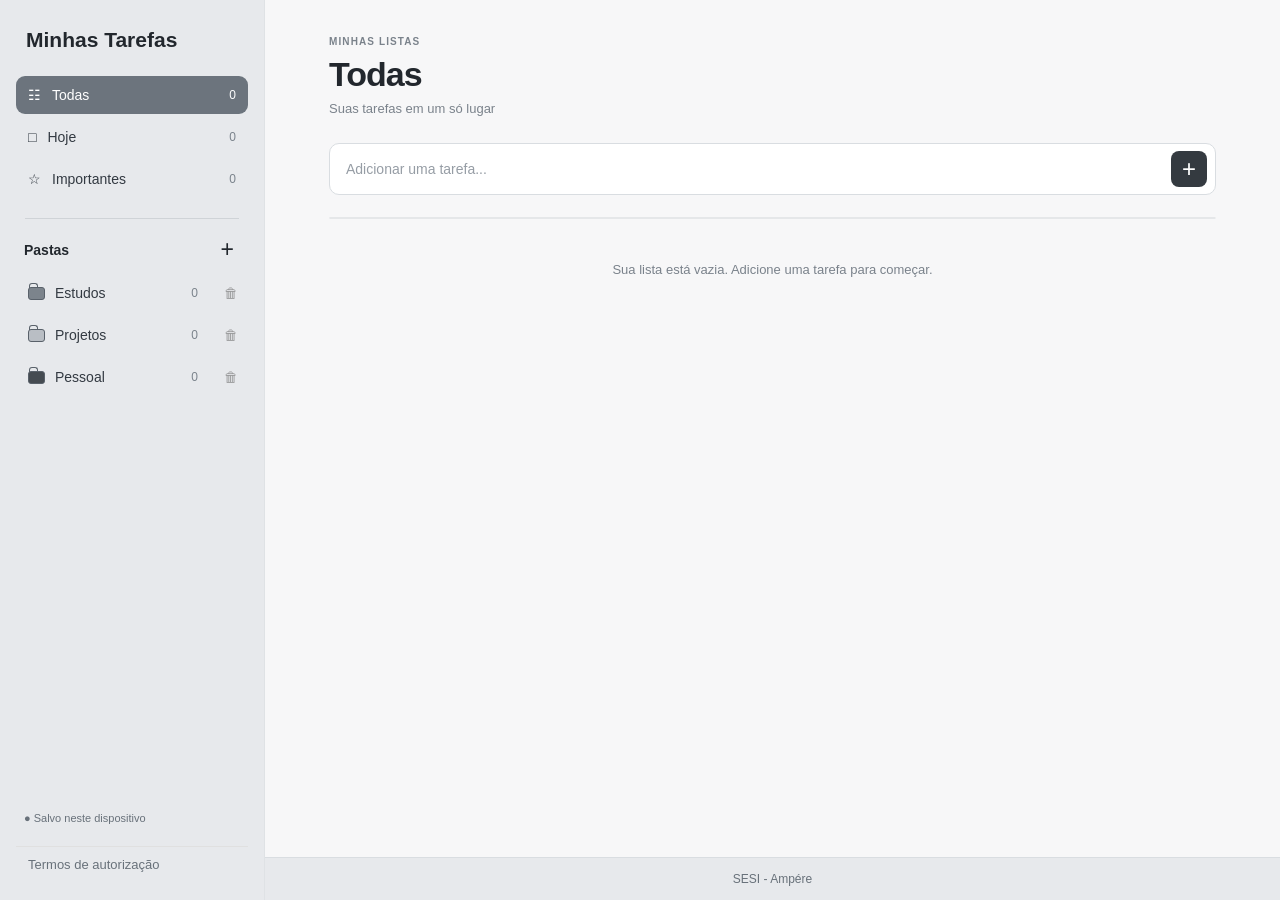
==== index.html @ 7d63c05f "feito as pastas roda-pe redirado funcoes que nao usava." ====
<!DOCTYPE html>
<html lang="pt-BR">
<head>
    <meta charset="UTF-8">
    <meta name="viewport" content="width=device-width, initial-scale=1.0">
    <title>Minhas Tarefas</title>
    <link rel="stylesheet" href="style.css">
    <script src="script.js" defer></script>
</head>
<body>

    <aside class="sidebar">
        <h1>Minhas Tarefas</h1>

        <nav class="atalhos">
            <button class="nav-item selecionado" data-lista="todas">
                <span>☷</span> Todas
                <span class="quantidade" id="count-todas">0</span>
            </button>

            <button class="nav-item" data-lista="hoje">
                <span>□</span> Hoje
                <span class="quantidade" id="count-hoje">0</span>
            </button>

            <button class="nav-item" data-lista="importantes">
                <span>☆</span> Importantes
                <span class="quantidade" id="count-importantes">0</span>
            </button>
        </nav>

        <div class="separador"></div>

        <div class="titulo-pastas">
            <h2>Pastas</h2>
            <button id="adicionar-pasta" class="botao-mais">+</button>
        </div>

        <nav id="lista-pastas" class="lista-pastas"></nav>

        <p class="nota-local">● Salvo neste dispositivo</p>
        
<a href="termos.html" class="link-termos">
    Termos de autorização
</a>
    </aside>
    

    <main class="conteudo">
        <header class="topo">
            <div>
                <p class="subtitulo">MINHAS LISTAS</p>
                <h2 id="titulo-lista">Todas</h2>
                <p id="resumo-lista" class="resumo">
                    Suas tarefas em um só lugar
                </p>
            </div>

          
        </header>

        <form id="form-rapido" class="adicionar-tarefa">
            <input
                id="nova-tarefa"
                type="text"
                maxlength="120"
                placeholder="Adicionar uma tarefa..."
                autocomplete="off"
            >
            <button type="submit">+</button>
        </form>

        <section id="tarefas" class="tarefas"></section>

        <p id="mensagem-vazia" class="vazio">
            Sua lista está vazia. Adicione uma tarefa para começar.
        </p>
    </main>

    <dialog id="modal-pasta" class="modal">
        <form id="form-pasta">
            <h2>Nova pasta</h2>

            <label for="nome-pasta">Nome da pasta</label>
            <input
                id="nome-pasta"
                type="text"
                maxlength="40"
                placeholder="Ex.: Faculdade"
                required
            >

            <label for="cor-pasta">Cor</label>
            <select id="cor-pasta">
                <option value="grafite">Grafite</option>
                <option value="cinza">Cinza</option>
                <option value="prata">Prata</option>
                <option value="preto">Preto</option>
            </select>

            <div class="acoes-modal">
                <button type="button" class="botao-secundario" data-fechar>
                    Cancelar
                </button>
                <button type="submit" class="botao-principal">
                    Criar pasta
                </button>
            </div>
        </form>
    </dialog>

    <dialog id="modal-editar" class="modal">
        <form id="form-editar">
            <h2>Editar tarefa</h2>

            <label for="editar-titulo">Tarefa</label>
            <input id="editar-titulo" type="text" maxlength="120" required>

            <label for="editar-pasta">Pasta</label>
            <select id="editar-pasta" required></select>

            <div class="acoes-modal">
                <button type="button" class="botao-secundario" data-fechar>
                    Cancelar
                </button>
                <button type="submit" class="botao-principal">
                    Salvar
                </button>
            </div>
        </form>
    </dialog>

    
<footer class="rodape">
    SESI - Ampére
</footer>

</body>
</html>
---- style.css ----
* {
    box-sizing: border-box;
}

:root {
    --fundo: #f7f7f8;
    --lateral: #e7e9ec;
    --branco: #ffffff;
    --texto: #22272d;
    --secundario: #7a828b;
    --linha: #d9dde1;
    --selecionado: #cfd3d8;
    --grafite: #343a40;
}

body {
    margin: 0;
    min-height: 100vh;
    display: flex;
    background: var(--fundo);
    color: var(--texto);
    font-family: -apple-system, BlinkMacSystemFont, "Segoe UI", Arial, sans-serif;
    font-size: 14px;
}

button, input, select {
    font: inherit;
}

button {
    cursor: pointer;
}

.sidebar {
    width: 265px;
    flex-shrink: 0;
    min-height: 100vh;
    padding: 28px 16px 18px;
    display: flex;
    flex-direction: column;
    background: var(--lateral);
    border-right: 1px solid #dfe2e5;
}

.sidebar h1 {
    margin: 0 10px 24px;
    font-size: 21px;
    font-weight: 650;
}

.atalhos, .lista-pastas {
    display: flex;
    flex-direction: column;
    gap: 4px;
}

.nav-item {
    display: flex;
    align-items: center;
    gap: 11px;
    width: 100%;
    padding: 11px 12px;
    border: 0;
    border-radius: 9px;
    background: transparent;
    color: #333a42;
    text-align: left;
}

.nav-item:hover, .pasta-item:hover {
    background: rgba(255, 255, 255, .48);
}

.nav-item.selecionado {
    background: #6c747d;
    color: white;
}

.nav-icon {
    width: 18px;
}

.quantidade {
    margin-left: auto;
    color: var(--secundario);
    font-size: 12px;
}

.selecionado .quantidade {
    color: white;
}

.separador {
    height: 1px;
    margin: 20px 9px 16px;
    background: #cfd3d7;
}

.titulo-pastas {
    display: flex;
    align-items: center;
    justify-content: space-between;
    padding: 0 8px 10px;
}

.titulo-pastas h2 {
    margin: 0;
    font-size: 14px;
}

.botao-mais, .botao-opcoes {
    border: 0;
    border-radius: 7px;
    background: transparent;
    color: var(--texto);
}

.botao-mais {
    font-size: 23px;
}

.botao-mais:hover, .botao-opcoes:hover {
    background: rgba(255, 255, 255, .6);
}

.pasta-item {
    display: flex;
    align-items: center;
    gap: 10px;
    width: 100%;
    padding: 11px 12px;
    border: 0;
    border-radius: 9px;
    background: transparent;
    text-align: left;
    color: #333a42;
}

.pasta-item.selecionado {
    background: var(--selecionado);
}

.icone-pasta {
    width: 17px;
    height: 13px;
    border: 1.8px solid #59616a;
    border-radius: 3px;
    position: relative;
    flex-shrink: 0;
}

.icone-pasta::before {
    content: "";
    position: absolute;
    top: -5px;
    left: 0;
    width: 7px;
    height: 4px;
    border: 1.5px solid #59616a;
    border-bottom: 0;
    border-radius: 3px 3px 0 0;
}

.icone-pasta.grafite {
    background: #7c848c;
}

.icone-pasta.cinza {
    background: #b9bec4;
}

.icone-pasta.prata {
    background: #d6dade;
}

.icone-pasta.preto {
    background: #454b51;
}

.pasta-nome {
    flex: 1;
    overflow: hidden;
    text-overflow: ellipsis;
    white-space: nowrap;
}

.pasta-contagem {
    color: var(--secundario);
    font-size: 12px;
}

.nota-local {
    margin: auto 8px 2px;
    padding-top: 20px;
    color: #68717a;
    font-size: 11px;
}

.conteudo {
    width: min(100%, 1050px);
    margin: 0 auto;
    padding: 36px clamp(22px, 5vw, 64px);
}

.topo {
    display: flex;
    justify-content: space-between;
    align-items: flex-start;
    gap: 20px;
    margin-bottom: 27px;
}

.subtitulo {
    margin: 0 0 8px;
    color: var(--secundario);
    font-size: 10px;
    letter-spacing: 1.1px;
    font-weight: 650;
}

.topo h2 {
    margin: 0;
    font-size: clamp(27px, 4vw, 34px);
    letter-spacing: -1px;
}

.resumo {
    margin: 7px 0 0;
    color: var(--secundario);
    font-size: 13px;
}

.botao-opcoes {
    padding: 8px 11px;
    background: #eceef0;
    letter-spacing: 2px;
}

.adicionar-tarefa {
    display: flex;
    align-items: center;
    gap: 10px;
    padding: 7px 8px 7px 16px;
    margin-bottom: 22px;
    background: var(--branco);
    border: 1px solid var(--linha);
    border-radius: 10px;
}

.adicionar-tarefa input {
    flex: 1;
    min-width: 0;
    border: 0;
    outline: 0;
    padding: 9px 0;
    background: transparent;
    color: var(--texto);
}

.adicionar-tarefa input::placeholder {
    color: #969da5;
}

.adicionar-tarefa button {
    width: 36px;
    height: 36px;
    border: 0;
    border-radius: 8px;
    background: var(--grafite);
    color: white;
    font-size: 24px;
}

.adicionar-tarefa button:hover {
    background: #50575f;
}

.tarefas {
    overflow: hidden;
    background: var(--branco);
    border: 1px solid #e5e7e9;
    border-radius: 11px;
}

.tarefa {
    display: flex;
    align-items: center;
    gap: 13px;
    padding: 15px 17px;
    border-bottom: 1px solid #eceef0;
}

.tarefa:last-child {
    border-bottom: 0;
}

.tarefa input[type="checkbox"] {
    appearance: none;
    width: 19px;
    height: 19px;
    flex-shrink: 0;
    margin: 0;
    border: 1.7px solid #9ba2a9;
    border-radius: 6px;
    background: white;
    cursor: pointer;
}

.tarefa input[type="checkbox"]:checked {
    background: #414850;
    border-color: #414850;
}

.tarefa input[type="checkbox"]:checked::after {
    content: "✓";
    display: block;
    color: white;
    font-size: 13px;
    line-height: 17px;
    text-align: center;
}

.tarefa-texto {
    flex: 1;
    min-width: 0;
    overflow-wrap: anywhere;
    line-height: 1.5;
}

.tarefa.concluida .tarefa-texto {
    color: #939aa2;
    text-decoration: line-through;
}

.tarefa-acoes {
    display: flex;
    align-items: center;
    gap: 5px;
}

.tarefa-acoes button {
    border: 0;
    border-radius: 5px;
    padding: 5px 7px;
    background: transparent;
    color: #858d95;
    font-size: 12px;
}

.tarefa-acoes button:hover {
    background: #f0f1f2;
    color: #262c32;
}

.vazio {
    display: none;
    padding: 30px 16px;
    text-align: center;
    color: var(--secundario);
    font-size: 13px;
}

.vazio.visivel {
    display: block;
}

.modal {
    width: min(390px, calc(100% - 30px));
    margin: auto;
    padding: 23px;
    border: 1px solid var(--linha);
    border-radius: 13px;
    color: var(--texto);
    background: white;
    box-shadow: 0 18px 70px rgba(0, 0, 0, .18);
}

.modal::backdrop {
    background: rgba(26, 30, 34, .35);
}

.modal form {
    display: flex;
    flex-direction: column;
    gap: 10px;
}

.modal h2 {
    margin: 0 0 8px;
    font-size: 21px;
}

.modal label {
    margin-top: 5px;
    font-size: 12px;
    font-weight: 600;
}

.modal input, .modal select {
    width: 100%;
    padding: 10px 11px;
    border: 1px solid var(--linha);
    border-radius: 7px;
    background: white;
    color: var(--texto);
}

.acoes-modal {
    display: flex;
    justify-content: flex-end;
    gap: 8px;
    margin-top: 12px;
}

.botao-principal, .botao-secundario {
    padding: 10px 13px;
    border-radius: 7px;
    font-size: 12px;
    font-weight: 600;
}

.botao-principal {
    border: 1px solid var(--grafite);
    background: var(--grafite);
    color: white;
}

.botao-secundario {
    border: 1px solid var(--linha);
    background: white;
    color: var(--texto);
}

@media (max-width: 700px) {
    body {
        display: block;
    }

    .sidebar {
        width: 100%;
        min-height: 0;
        padding: 17px 14px 12px;
        border-right: 0;
        border-bottom: 1px solid var(--linha);
    }

    .sidebar h1 {
        margin: 0 5px 14px;
        font-size: 19px;
    }

    .atalhos {
        flex-direction: row;
        gap: 5px;
    }

    .nav-item {
        justify-content: center;
        gap: 6px;
        padding: 10px 7px;
        font-size: 12px;
    }

    .nav-icon {
        display: none;
    }

    .quantidade {
        margin-left: 0;
    }

    .separador {
        margin: 13px 5px 10px;
    }

    .titulo-pastas {
        padding-bottom: 6px;
    }

    .lista-pastas {
        flex-direction: row;
        flex-wrap: wrap;
    }

    .pasta-item {
        width: auto;
        max-width: 100%;
        padding: 9px 10px;
        font-size: 12px;
    }

    .pasta-contagem, .nota-local {
        display: none;
    }

    .conteudo {
        padding: 25px 15px;
    }

    .topo h2 {
        font-size: 28px;
    }

    .tarefa {
        padding: 13px 12px;
        gap: 10px;
    }

    .tarefa-texto {
        font-size: 13px;
    }
}


.rodape {
    position: fixed;
    bottom: 0;
    left: 265px;
    right: 0;
    padding: 14px;
    text-align: center;
    background: #e7e9ec;
    border-top: 1px solid #d9dde1;
    color: #68717a;
    font-size: 12px;
}

@media (max-width: 700px) {
    .rodape {
        position: static;
        margin-top: 25px;
        width: 100%;
    }
}


.link-termos {
    display: block;
    margin-top: 20px;
    padding: 10px 12px;
    color: #68717a;
    font-size: 13px;
    text-decoration: none;
    border-top: 1px solid #e0e0e0;
    transition: color 0.2s;
}

.link-termos:hover {
    color: #111;
    text-decoration: underline;
}


.pasta-linha {
    display: flex;
    align-items: center;
    gap: 4px;
    width: 100%;
}

.pasta-linha .pasta-item {
    flex: 1;
    min-width: 0;
}

.pasta-excluir {
    flex-shrink: 0;
    width: 34px;
    height: 34px;
    border: none;
    border-radius: 6px;
    background: transparent;
    color: #777;
    cursor: pointer;
    opacity: 0.7;
}

.pasta-excluir:hover {
    background: #e7e7e7;
    color: #b42323;
    opacity: 1;
}
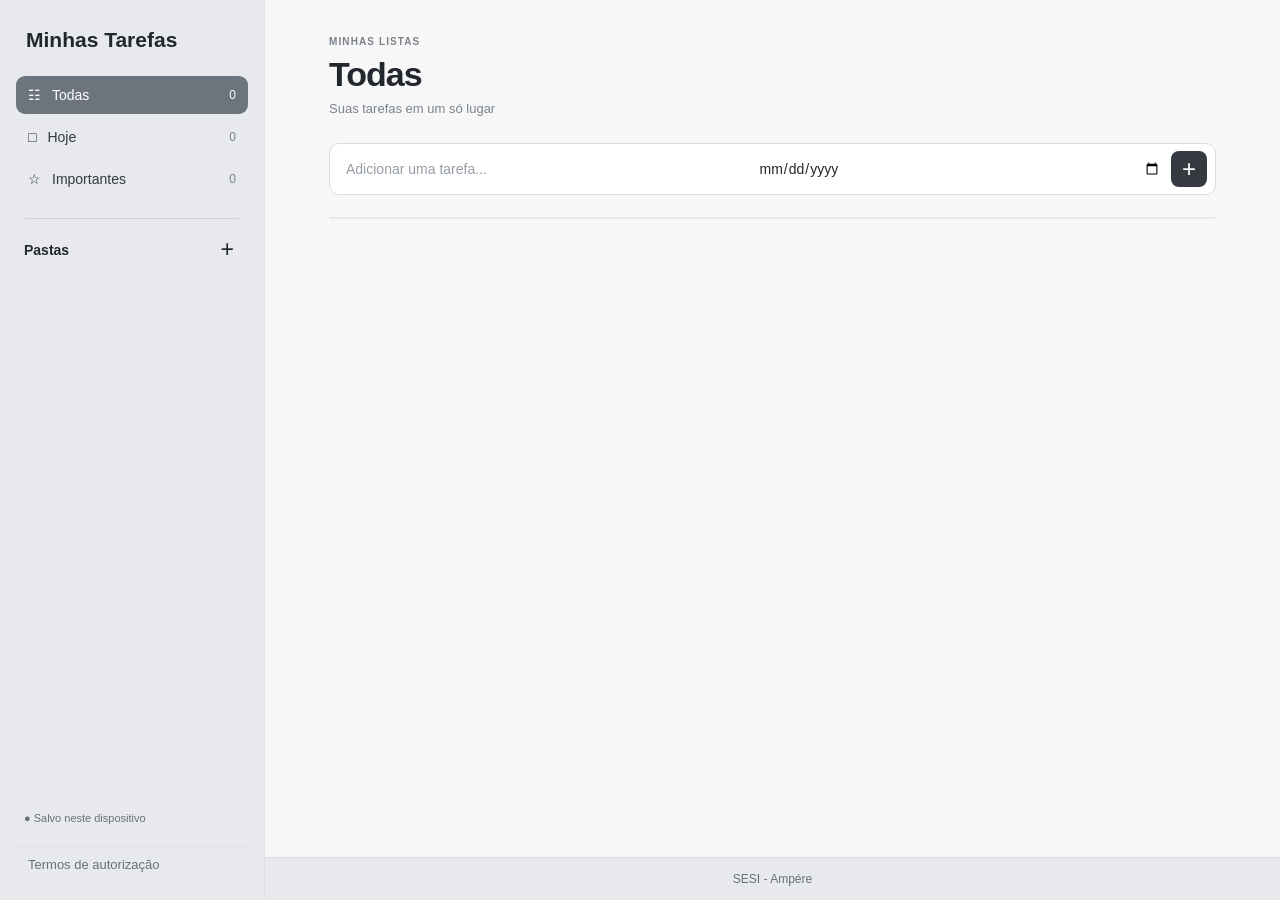
==== commit 333d66d9: "continuar ajustando as datas  e cores do site" ====
--- a/index.html
+++ b/index.html
@@ -60,16 +60,28 @@
           
         </header>
 
-        <form id="form-rapido" class="adicionar-tarefa">
-            <input
-                id="nova-tarefa"
-                type="text"
-                maxlength="120"
-                placeholder="Adicionar uma tarefa..."
-                autocomplete="off"
-            >
-            <button type="submit">+</button>
-        </form>
+        
+<form id="form-rapido" class="adicionar-tarefa">
+    <input
+        id="nova-tarefa"
+        type="text"
+        maxlength="120"
+        placeholder="Adicionar uma tarefa..."
+        autocomplete="off"
+        aria-label="Nova tarefa"
+        required
+    >
+
+    <input
+        id="prazo-tarefa"
+        type="date"
+        aria-label="Prazo da tarefa"
+        title="Escolher prazo"
+    >
+
+    <button type="submit" aria-label="Adicionar tarefa">+</button>
+</form>
+
 
         <section id="tarefas" class="tarefas"></section>
 
@@ -89,6 +101,11 @@
                 maxlength="40"
                 placeholder="Ex.: Faculdade"
                 required
+            >
+            <input
+            type="date"
+            id="prazo-tarefa"
+            aria-label="Prazo da tarefa"
             >
 
             <label for="cor-pasta">Cor</label>
--- a/style.css
+++ b/style.css
@@ -580,4 +580,42 @@
     background: #e7e7e7;
     color: #b42323;
     opacity: 1;
-}+}
+
+
+.indicador-prazo {
+    display: inline-block;
+    margin: 4px 0 4px 30px;
+    padding: 3px 9px;
+    border-radius: 12px;
+    font-size: 11px;
+    font-weight: 600;
+    background: #eee;
+    color: #555;
+}
+
+.indicador-prazo.longe {
+    background: #ededed;
+    color: #555;
+}
+
+.indicador-prazo.perto {
+    background: #fff0c2;
+    color: #795900;
+}
+
+.indicador-prazo.ultimo-dia,
+.indicador-prazo.hoje {
+    background: #ffe0cc;
+    color: #963b00;
+}
+
+.indicador-prazo.vencido {
+    background: #f8dada;
+    color: #a32121;
+}
+
+.indicador-prazo.concluida-prazo {
+    background: #e1eee3;
+    color: #32643a;
+}
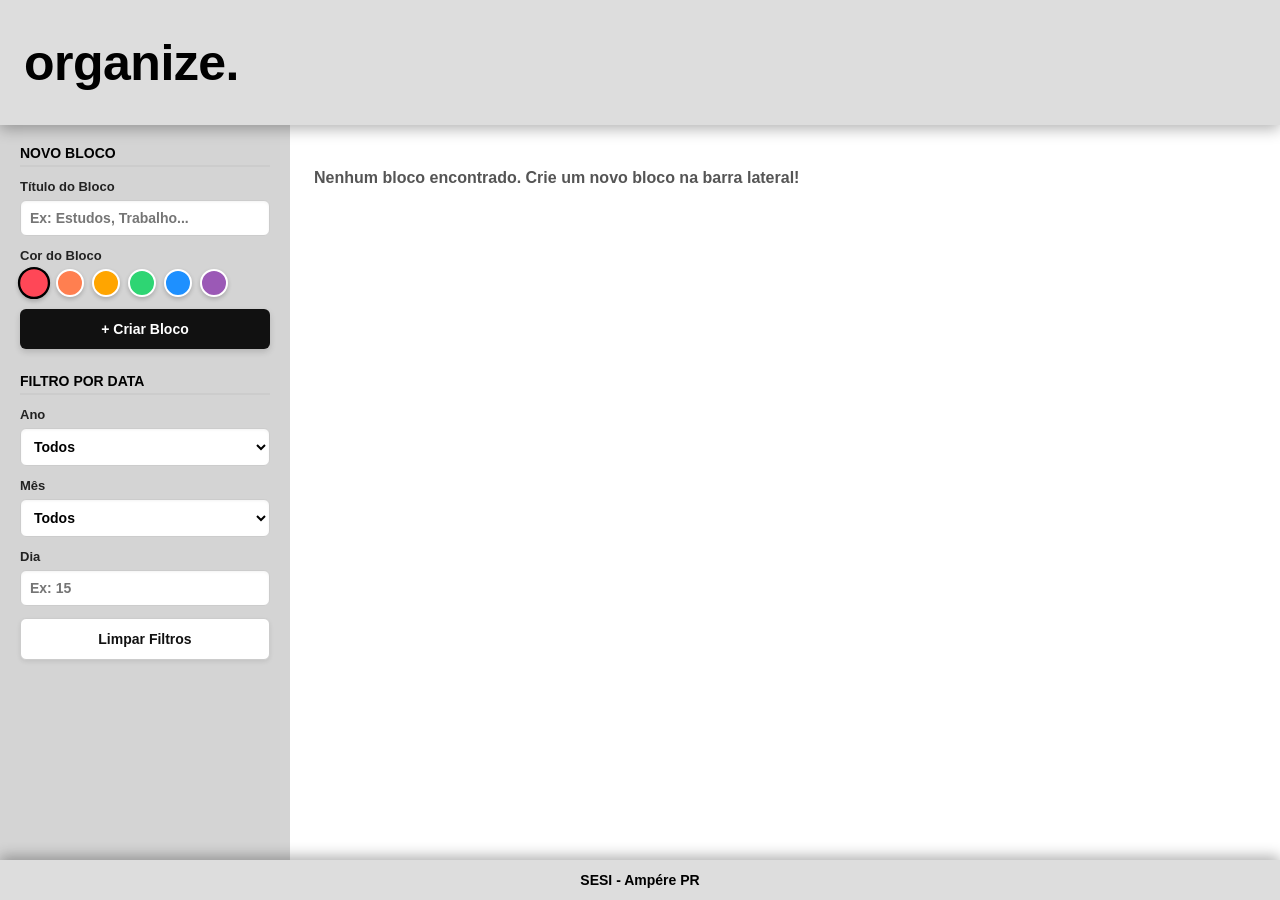
==== commit 6effca37: "sistema de datas e filtro, início do css" ====
--- a/index.html
+++ b/index.html
@@ -1,157 +1,86 @@
-
 <!DOCTYPE html>
 <html lang="pt-BR">
 <head>
-    <meta charset="UTF-8">
-    <meta name="viewport" content="width=device-width, initial-scale=1.0">
-    <title>Minhas Tarefas</title>
-    <link rel="stylesheet" href="style.css">
-    <script src="script.js" defer></script>
+  <meta charset="UTF-8">
+  <meta name="viewport" content="width=device-width, initial-scale=1.0">
+  <title>organize.</title>
+  <link rel="stylesheet" href="style.css">
 </head>
 <body>
 
-    <aside class="sidebar">
-        <h1>Minhas Tarefas</h1>
+  <header>
+    <h1>organize.</h1>
+  </header>
 
-        <nav class="atalhos">
-            <button class="nav-item selecionado" data-lista="todas">
-                <span>☷</span> Todas
-                <span class="quantidade" id="count-todas">0</span>
-            </button>
-
-            <button class="nav-item" data-lista="hoje">
-                <span>□</span> Hoje
-                <span class="quantidade" id="count-hoje">0</span>
-            </button>
-
-            <button class="nav-item" data-lista="importantes">
-                <span>☆</span> Importantes
-                <span class="quantidade" id="count-importantes">0</span>
-            </button>
-        </nav>
-
-        <div class="separador"></div>
-
-        <div class="titulo-pastas">
-            <h2>Pastas</h2>
-            <button id="adicionar-pasta" class="botao-mais">+</button>
+  <div class="app-body">
+    <aside>
+      <div>
+        <div class="section-title">Novo Bloco</div>
+        
+        <div class="form-group">
+          <label for="blockTitleInput">Título do Bloco</label>
+          <input type="text" id="blockTitleInput" placeholder="Ex: Estudos, Trabalho...">
         </div>
 
-        <nav id="lista-pastas" class="lista-pastas"></nav>
+        <div class="form-group">
+          <label>Cor do Bloco</label>
+          <div class="color-options" id="colorPicker"></div>
+        </div>
 
-        <p class="nota-local">● Salvo neste dispositivo</p>
-        
-<a href="termos.html" class="link-termos">
-    Termos de autorização
-</a>
+        <button class="btn" id="btnCreateBlock">+ Criar Bloco</button>
+      </div>
+
+      <div>
+        <div class="section-title">Filtro por Data</div>
+
+        <div class="form-group">
+          <label for="filterYear">Ano</label>
+          <select id="filterYear">
+            <option value="">Todos</option>
+            <option value="2025">2025</option>
+            <option value="2026">2026</option>
+            <option value="2027">2027</option>
+          </select>
+        </div>
+
+        <div class="form-group">
+          <label for="filterMonth">Mês</label>
+          <select id="filterMonth">
+            <option value="">Todos</option>
+            <option value="01">Janeiro</option>
+            <option value="02">Fevereiro</option>
+            <option value="03">Março</option>
+            <option value="04">Abril</option>
+            <option value="05">Maio</option>
+            <option value="06">Junho</option>
+            <option value="07">Julho</option>
+            <option value="08">Agosto</option>
+            <option value="09">Setembro</option>
+            <option value="10">Outubro</option>
+            <option value="11">Novembro</option>
+            <option value="12">Dezembro</option>
+          </select>
+        </div>
+
+        <div class="form-group">
+          <label for="filterDay">Dia</label>
+          <input type="number" id="filterDay" min="1" max="31" placeholder="Ex: 15">
+        </div>
+
+        <button class="btn btn-secondary" id="btnClearFilters">Limpar Filtros</button>
+      </div>
     </aside>
-    
 
-    <main class="conteudo">
-        <header class="topo">
-            <div>
-                <p class="subtitulo">MINHAS LISTAS</p>
-                <h2 id="titulo-lista">Todas</h2>
-                <p id="resumo-lista" class="resumo">
-                    Suas tarefas em um só lugar
-                </p>
-            </div>
+    <main>
+      <div id="blocksContainer" class="blocks-container">
+      </div>
+    </main>
+  </div>
 
-          
-        </header>
+  <footer>
+    SESI - Ampére PR
+  </footer>
 
-        
-<form id="form-rapido" class="adicionar-tarefa">
-    <input
-        id="nova-tarefa"
-        type="text"
-        maxlength="120"
-        placeholder="Adicionar uma tarefa..."
-        autocomplete="off"
-        aria-label="Nova tarefa"
-        required
-    >
-
-    <input
-        id="prazo-tarefa"
-        type="date"
-        aria-label="Prazo da tarefa"
-        title="Escolher prazo"
-    >
-
-    <button type="submit" aria-label="Adicionar tarefa">+</button>
-</form>
-
-
-        <section id="tarefas" class="tarefas"></section>
-
-        <p id="mensagem-vazia" class="vazio">
-            Sua lista está vazia. Adicione uma tarefa para começar.
-        </p>
-    </main>
-
-    <dialog id="modal-pasta" class="modal">
-        <form id="form-pasta">
-            <h2>Nova pasta</h2>
-
-            <label for="nome-pasta">Nome da pasta</label>
-            <input
-                id="nome-pasta"
-                type="text"
-                maxlength="40"
-                placeholder="Ex.: Faculdade"
-                required
-            >
-            <input
-            type="date"
-            id="prazo-tarefa"
-            aria-label="Prazo da tarefa"
-            >
-
-            <label for="cor-pasta">Cor</label>
-            <select id="cor-pasta">
-                <option value="grafite">Grafite</option>
-                <option value="cinza">Cinza</option>
-                <option value="prata">Prata</option>
-                <option value="preto">Preto</option>
-            </select>
-
-            <div class="acoes-modal">
-                <button type="button" class="botao-secundario" data-fechar>
-                    Cancelar
-                </button>
-                <button type="submit" class="botao-principal">
-                    Criar pasta
-                </button>
-            </div>
-        </form>
-    </dialog>
-
-    <dialog id="modal-editar" class="modal">
-        <form id="form-editar">
-            <h2>Editar tarefa</h2>
-
-            <label for="editar-titulo">Tarefa</label>
-            <input id="editar-titulo" type="text" maxlength="120" required>
-
-            <label for="editar-pasta">Pasta</label>
-            <select id="editar-pasta" required></select>
-
-            <div class="acoes-modal">
-                <button type="button" class="botao-secundario" data-fechar>
-                    Cancelar
-                </button>
-                <button type="submit" class="botao-principal">
-                    Salvar
-                </button>
-            </div>
-        </form>
-    </dialog>
-
-    
-<footer class="rodape">
-    SESI - Ampére
-</footer>
-
+  <script src="script.js"></script>
 </body>
 </html>
--- a/style.css
+++ b/style.css
@@ -1,621 +1,327 @@
-
 * {
-    box-sizing: border-box;
-}
-
-:root {
-    --fundo: #f7f7f8;
-    --lateral: #e7e9ec;
-    --branco: #ffffff;
-    --texto: #22272d;
-    --secundario: #7a828b;
-    --linha: #d9dde1;
-    --selecionado: #cfd3d8;
-    --grafite: #343a40;
+  box-sizing: border-box;
+  margin: 0;
+  padding: 0;
+  font-family: Arial, Helvetica, sans-serif !important;
 }
 
 body {
-    margin: 0;
-    min-height: 100vh;
-    display: flex;
-    background: var(--fundo);
-    color: var(--texto);
-    font-family: -apple-system, BlinkMacSystemFont, "Segoe UI", Arial, sans-serif;
-    font-size: 14px;
-}
-
-button, input, select {
-    font: inherit;
-}
-
-button {
-    cursor: pointer;
-}
-
-.sidebar {
-    width: 265px;
-    flex-shrink: 0;
-    min-height: 100vh;
-    padding: 28px 16px 18px;
-    display: flex;
-    flex-direction: column;
-    background: var(--lateral);
-    border-right: 1px solid #dfe2e5;
-}
-
-.sidebar h1 {
-    margin: 0 10px 24px;
-    font-size: 21px;
-    font-weight: 650;
-}
-
-.atalhos, .lista-pastas {
-    display: flex;
-    flex-direction: column;
-    gap: 4px;
-}
-
-.nav-item {
+  background-color: #ffffff;
+  color: #000000;
+  display: flex;
+  flex-direction: column;
+  height: 100vh;
+  overflow: hidden;
+}
+
+header {
     display: flex;
     align-items: center;
-    gap: 11px;
-    width: 100%;
-    padding: 11px 12px;
-    border: 0;
-    border-radius: 9px;
-    background: transparent;
-    color: #333a42;
-    text-align: left;
-}
-
-.nav-item:hover, .pasta-item:hover {
-    background: rgba(255, 255, 255, .48);
-}
-
-.nav-item.selecionado {
-    background: #6c747d;
-    color: white;
-}
-
-.nav-icon {
-    width: 18px;
-}
-
-.quantidade {
-    margin-left: auto;
-    color: var(--secundario);
-    font-size: 12px;
-}
-
-.selecionado .quantidade {
-    color: white;
-}
-
-.separador {
-    height: 1px;
-    margin: 20px 9px 16px;
-    background: #cfd3d7;
-}
-
-.titulo-pastas {
+    background-color: #dddddd;
+    padding: 16px 24px;
+    box-shadow: 0 4px 14px rgba(0, 0, 0, 0.3);
+    z-index: 10;
+    position: relative;
+    height: 125px;
+}
+
+header h1 {
+  font-size: 50px;
+  font-weight: bold;
+  color: #000000;
+  letter-spacing: -0.5px;
+}
+
+.app-body {
+  display: flex;
+  flex: 1;
+  overflow: hidden;
+}
+
+aside {
+  width: 290px;
+  min-width: 290px;
+  background-color: #d4d4d4;
+  z-index: 5;
+  padding: 20px;
+  display: flex;
+  flex-direction: column;
+  gap: 24px;
+  overflow-y: auto;
+}
+
+.section-title {
+  font-size: 14px;
+  font-weight: bold;
+  text-transform: uppercase;
+  color: #000000;
+  margin-bottom: 12px;
+  border-bottom: 2px solid #cccccc;
+  padding-bottom: 4px;
+}
+
+.form-group {
+  display: flex;
+  flex-direction: column;
+  gap: 6px;
+  margin-bottom: 12px;
+}
+
+.form-group label {
+  font-size: 13px;
+  font-weight: bold;
+  color: #222222;
+}
+
+input[type="text"],
+input[type="number"],
+select {
+  width: 100%;
+  padding: 9px;
+  border: 1px solid #cccccc;
+  border-radius: 6px;
+  font-size: 14px;
+  outline: none;
+  background-color: #ffffff;
+  color: #000000;
+  font-weight: bold;
+  box-shadow: inset 0 1px 3px rgba(0,0,0,0.05);
+}
+
+input:focus, select:focus {
+  border-color: #555555;
+}
+
+.color-options {
+  display: flex;
+  gap: 8px;
+  flex-wrap: wrap;
+}
+
+.color-btn {
+  width: 28px;
+  height: 28px;
+  border-radius: 50%;
+  border: 2px solid #ffffff;
+  box-shadow: 0 2px 4px rgba(0, 0, 0, 0.2);
+  cursor: pointer;
+  transition: transform 0.15s ease;
+}
+
+.color-btn.selected {
+  border: 2px solid #000000;
+  transform: scale(1.15);
+}
+
+.btn {
+  background-color: #111111;
+  color: #ffffff;
+  border: none;
+  padding: 12px;
+  border-radius: 6px;
+  font-weight: bold;
+  cursor: pointer;
+  font-size: 14px;
+  width: 100%;
+  text-align: center;
+  box-shadow: 0 3px 6px rgba(0, 0, 0, 0.15);
+  transition: background-color 0.2s, transform 0.1s;
+}
+
+.btn:hover {
+  background-color: #333333;
+}
+
+.btn:active {
+  transform: translateY(1px);
+}
+
+.btn-secondary {
+  background-color: #ffffff;
+  color: #111111;
+  border: 1px solid #cccccc;
+  box-shadow: 0 2px 4px rgba(0, 0, 0, 0.08);
+}
+
+.btn-secondary:hover {
+  background-color: #111111;
+  color: #ffffff;
+  border-color: #111111;
+}
+
+main {
+  flex: 1;
+  background-color: #ffffff;
+  padding: 24px;
+  overflow-x: auto;
+  overflow-y: hidden;
+  display: flex;
+  align-items: flex-start;
+}
+
+.blocks-container {
+  display: flex;
+  gap: 20px;
+  height: 100%;
+  align-items: flex-start;
+}
+
+.empty-msg {
     display: flex;
-    align-items: center;
-    justify-content: space-between;
-    padding: 0 8px 10px;
-}
-
-.titulo-pastas h2 {
-    margin: 0;
-    font-size: 14px;
-}
-
-.botao-mais, .botao-opcoes {
-    border: 0;
-    border-radius: 7px;
-    background: transparent;
-    color: var(--texto);
-}
-
-.botao-mais {
-    font-size: 23px;
-}
-
-.botao-mais:hover, .botao-opcoes:hover {
-    background: rgba(255, 255, 255, .6);
-}
-
-.pasta-item {
-    display: flex;
-    align-items: center;
-    gap: 10px;
-    width: 100%;
-    padding: 11px 12px;
-    border: 0;
-    border-radius: 9px;
-    background: transparent;
-    text-align: left;
-    color: #333a42;
-}
-
-.pasta-item.selecionado {
-    background: var(--selecionado);
-}
-
-.icone-pasta {
-    width: 17px;
-    height: 13px;
-    border: 1.8px solid #59616a;
-    border-radius: 3px;
-    position: relative;
-    flex-shrink: 0;
-}
-
-.icone-pasta::before {
-    content: "";
-    position: absolute;
-    top: -5px;
-    left: 0;
-    width: 7px;
-    height: 4px;
-    border: 1.5px solid #59616a;
-    border-bottom: 0;
-    border-radius: 3px 3px 0 0;
-}
-
-.icone-pasta.grafite {
-    background: #7c848c;
-}
-
-.icone-pasta.cinza {
-    background: #b9bec4;
-}
-
-.icone-pasta.prata {
-    background: #d6dade;
-}
-
-.icone-pasta.preto {
-    background: #454b51;
-}
-
-.pasta-nome {
-    flex: 1;
-    overflow: hidden;
-    text-overflow: ellipsis;
-    white-space: nowrap;
-}
-
-.pasta-contagem {
-    color: var(--secundario);
-    font-size: 12px;
-}
-
-.nota-local {
-    margin: auto 8px 2px;
-    padding-top: 20px;
-    color: #68717a;
-    font-size: 11px;
-}
-
-.conteudo {
-    width: min(100%, 1050px);
-    margin: 0 auto;
-    padding: 36px clamp(22px, 5vw, 64px);
-}
-
-.topo {
-    display: flex;
-    justify-content: space-between;
-    align-items: flex-start;
-    gap: 20px;
-    margin-bottom: 27px;
-}
-
-.subtitulo {
-    margin: 0 0 8px;
-    color: var(--secundario);
-    font-size: 10px;
-    letter-spacing: 1.1px;
-    font-weight: 650;
-}
-
-.topo h2 {
-    margin: 0;
-    font-size: clamp(27px, 4vw, 34px);
-    letter-spacing: -1px;
-}
-
-.resumo {
-    margin: 7px 0 0;
-    color: var(--secundario);
-    font-size: 13px;
-}
-
-.botao-opcoes {
-    padding: 8px 11px;
-    background: #eceef0;
-    letter-spacing: 2px;
-}
-
-.adicionar-tarefa {
-    display: flex;
-    align-items: center;
-    gap: 10px;
-    padding: 7px 8px 7px 16px;
-    margin-bottom: 22px;
-    background: var(--branco);
-    border: 1px solid var(--linha);
-    border-radius: 10px;
-}
-
-.adicionar-tarefa input {
-    flex: 1;
-    min-width: 0;
-    border: 0;
-    outline: 0;
-    padding: 9px 0;
-    background: transparent;
-    color: var(--texto);
-}
-
-.adicionar-tarefa input::placeholder {
-    color: #969da5;
-}
-
-.adicionar-tarefa button {
-    width: 36px;
-    height: 36px;
-    border: 0;
-    border-radius: 8px;
-    background: var(--grafite);
-    color: white;
-    font-size: 24px;
-}
-
-.adicionar-tarefa button:hover {
-    background: #50575f;
-}
-
-.tarefas {
-    overflow: hidden;
-    background: var(--branco);
-    border: 1px solid #e5e7e9;
-    border-radius: 11px;
-}
-
-.tarefa {
-    display: flex;
-    align-items: center;
-    gap: 13px;
-    padding: 15px 17px;
-    border-bottom: 1px solid #eceef0;
-}
-
-.tarefa:last-child {
-    border-bottom: 0;
-}
-
-.tarefa input[type="checkbox"] {
-    appearance: none;
-    width: 19px;
-    height: 19px;
-    flex-shrink: 0;
-    margin: 0;
-    border: 1.7px solid #9ba2a9;
-    border-radius: 6px;
-    background: white;
-    cursor: pointer;
-}
-
-.tarefa input[type="checkbox"]:checked {
-    background: #414850;
-    border-color: #414850;
-}
-
-.tarefa input[type="checkbox"]:checked::after {
-    content: "✓";
-    display: block;
-    color: white;
-    font-size: 13px;
-    line-height: 17px;
-    text-align: center;
-}
-
-.tarefa-texto {
-    flex: 1;
-    min-width: 0;
-    overflow-wrap: anywhere;
-    line-height: 1.5;
-}
-
-.tarefa.concluida .tarefa-texto {
-    color: #939aa2;
-    text-decoration: line-through;
-}
-
-.tarefa-acoes {
-    display: flex;
-    align-items: center;
-    gap: 5px;
-}
-
-.tarefa-acoes button {
-    border: 0;
-    border-radius: 5px;
-    padding: 5px 7px;
-    background: transparent;
-    color: #858d95;
-    font-size: 12px;
-}
-
-.tarefa-acoes button:hover {
-    background: #f0f1f2;
-    color: #262c32;
-}
-
-.vazio {
-    display: none;
-    padding: 30px 16px;
-    text-align: center;
-    color: var(--secundario);
-    font-size: 13px;
-}
-
-.vazio.visivel {
-    display: block;
-}
-
-.modal {
-    width: min(390px, calc(100% - 30px));
-    margin: auto;
-    padding: 23px;
-    border: 1px solid var(--linha);
-    border-radius: 13px;
-    color: var(--texto);
-    background: white;
-    box-shadow: 0 18px 70px rgba(0, 0, 0, .18);
-}
-
-.modal::backdrop {
-    background: rgba(26, 30, 34, .35);
-}
-
-.modal form {
-    display: flex;
-    flex-direction: column;
-    gap: 10px;
-}
-
-.modal h2 {
-    margin: 0 0 8px;
-    font-size: 21px;
-}
-
-.modal label {
-    margin-top: 5px;
-    font-size: 12px;
-    font-weight: 600;
-}
-
-.modal input, .modal select {
-    width: 100%;
-    padding: 10px 11px;
-    border: 1px solid var(--linha);
-    border-radius: 7px;
-    background: white;
-    color: var(--texto);
-}
-
-.acoes-modal {
-    display: flex;
-    justify-content: flex-end;
-    gap: 8px;
-    margin-top: 12px;
-}
-
-.botao-principal, .botao-secundario {
-    padding: 10px 13px;
-    border-radius: 7px;
-    font-size: 12px;
-    font-weight: 600;
-}
-
-.botao-principal {
-    border: 1px solid var(--grafite);
-    background: var(--grafite);
-    color: white;
-}
-
-.botao-secundario {
-    border: 1px solid var(--linha);
-    background: white;
-    color: var(--texto);
-}
-
-@media (max-width: 700px) {
-    body {
-        display: block;
-    }
-
-    .sidebar {
-        width: 100%;
-        min-height: 0;
-        padding: 17px 14px 12px;
-        border-right: 0;
-        border-bottom: 1px solid var(--linha);
-    }
-
-    .sidebar h1 {
-        margin: 0 5px 14px;
-        font-size: 19px;
-    }
-
-    .atalhos {
-        flex-direction: row;
-        gap: 5px;
-    }
-
-    .nav-item {
-        justify-content: center;
-        gap: 6px;
-        padding: 10px 7px;
-        font-size: 12px;
-    }
-
-    .nav-icon {
-        display: none;
-    }
-
-    .quantidade {
-        margin-left: 0;
-    }
-
-    .separador {
-        margin: 13px 5px 10px;
-    }
-
-    .titulo-pastas {
-        padding-bottom: 6px;
-    }
-
-    .lista-pastas {
-        flex-direction: row;
-        flex-wrap: wrap;
-    }
-
-    .pasta-item {
-        width: auto;
-        max-width: 100%;
-        padding: 9px 10px;
-        font-size: 12px;
-    }
-
-    .pasta-contagem, .nota-local {
-        display: none;
-    }
-
-    .conteudo {
-        padding: 25px 15px;
-    }
-
-    .topo h2 {
-        font-size: 28px;
-    }
-
-    .tarefa {
-        padding: 13px 12px;
-        gap: 10px;
-    }
-
-    .tarefa-texto {
-        font-size: 13px;
-    }
-}
-
-
-.rodape {
-    position: fixed;
-    bottom: 0;
-    left: 265px;
-    right: 0;
-    padding: 14px;
-    text-align: center;
-    background: #e7e9ec;
-    border-top: 1px solid #d9dde1;
-    color: #68717a;
-    font-size: 12px;
-}
-
-@media (max-width: 700px) {
-    .rodape {
-        position: static;
-        margin-top: 25px;
-        width: 100%;
-    }
-}
-
-
-.link-termos {
-    display: block;
-    margin-top: 20px;
-    padding: 10px 12px;
-    color: #68717a;
-    font-size: 13px;
-    text-decoration: none;
-    border-top: 1px solid #e0e0e0;
-    transition: color 0.2s;
-}
-
-.link-termos:hover {
-    color: #111;
-    text-decoration: underline;
-}
-
-
-.pasta-linha {
-    display: flex;
-    align-items: center;
-    gap: 4px;
-    width: 100%;
-}
-
-.pasta-linha .pasta-item {
-    flex: 1;
-    min-width: 0;
-}
-
-.pasta-excluir {
-    flex-shrink: 0;
-    width: 34px;
-    height: 34px;
-    border: none;
-    border-radius: 6px;
-    background: transparent;
-    color: #777;
-    cursor: pointer;
-    opacity: 0.7;
-}
-
-.pasta-excluir:hover {
-    background: #e7e7e7;
-    color: #b42323;
-    opacity: 1;
-}
-
-
-.indicador-prazo {
-    display: inline-block;
-    margin: 4px 0 4px 30px;
-    padding: 3px 9px;
-    border-radius: 12px;
-    font-size: 11px;
-    font-weight: 600;
-    background: #eee;
-    color: #555;
-}
-
-.indicador-prazo.longe {
-    background: #ededed;
-    color: #555;
-}
-
-.indicador-prazo.perto {
-    background: #fff0c2;
-    color: #795900;
-}
-
-.indicador-prazo.ultimo-dia,
-.indicador-prazo.hoje {
-    background: #ffe0cc;
-    color: #963b00;
-}
-
-.indicador-prazo.vencido {
-    background: #f8dada;
-    color: #a32121;
-}
-
-.indicador-prazo.concluida-prazo {
-    background: #e1eee3;
-    color: #32643a;
-}
+  color: #555555;
+  font-size: 16px;
+  font-weight: bold;
+  margin-top: 20px;
+}
+
+.block-card {
+  width: 320px;
+  min-width: 320px;
+  border-radius: 12px;
+  padding: 18px;
+  display: flex;
+  flex-direction: column;
+  gap: 14px;
+  box-shadow: 0 5px 15px rgba(0, 0, 0, 0.4);
+  max-height: 100%;
+  border: none;
+  transition: transform 0.2s, box-shadow 0.2s;
+}
+
+.block-card:hover {
+  box-shadow: 0 8px 22px rgba(0, 0, 0, 0.22);
+}
+
+.block-header {
+  display: flex;
+  justify-content: space-between;
+  align-items: center;
+  border-bottom: 2px solid rgba(0, 0, 0, 0.12);
+  padding-bottom: 10px;
+}
+
+.block-title {
+  font-size: 20px;
+  font-weight: bold;
+  color: #ffffff;
+  text-shadow: 0 1px 2px rgba(0, 0, 0, 0.4);
+}
+
+.btn-delete-block {
+  background: rgba(0, 0, 0, 0.85);
+  color: #ffffff;
+  border: none;
+  font-weight: bold;
+  border-radius: 6px;
+  cursor: pointer;
+  font-size: 12px;
+  padding: 5px 10px;
+  box-shadow: 0 2px 4px rgba(0,0,0,0.2);
+}
+
+.btn-delete-block:hover {
+  background-color: #d32f2f;
+}
+
+.tasks-list {
+  display: flex;
+  flex-direction: column;
+  gap: 10px;
+  overflow-y: auto;
+  max-height: 380px;
+  padding-right: 4px;
+}
+
+.task-item {
+  background-color: #ffffff;
+  padding: 12px;
+  border-radius: 8px;
+  border: none;
+  box-shadow: 0 2px 6px rgba(0, 0, 0, 0.12);
+  display: flex;
+  align-items: flex-start;
+  justify-content: space-between;
+  gap: 8px;
+}
+
+.task-left {
+  display: flex;
+  align-items: flex-start;
+  gap: 10px;
+}
+
+.task-left input[type="checkbox"] {
+  width: 18px;
+  height: 18px;
+  cursor: pointer;
+  margin-top: 2px;
+}
+
+.task-text {
+  font-size: 14px;
+  color: #111111;
+  word-break: break-word;
+  font-weight: bold;
+}
+
+.task-text.done {
+  text-decoration: line-through;
+  color: #888888;
+}
+
+.task-date {
+  font-size: 11px;
+  color: #555555;
+  margin-top: 4px;
+  font-weight: bold;
+}
+
+.btn-delete-task {
+  background: none;
+  border: none;
+  color: #666666;
+  cursor: pointer;
+  font-weight: bold;
+  font-size: 16px;
+  line-height: 1;
+  padding: 2px 4px;
+}
+
+.btn-delete-task:hover {
+  color: #d32f2f;
+}
+
+.add-task-box {
+  display: flex;
+  flex-direction: column;
+  gap: 8px;
+  border-top: 2px solid rgba(0, 0, 0, 0.12);
+  padding-top: 12px;
+}
+
+.add-task-row {
+  display: flex;
+  gap: 6px;
+}
+
+.add-task-row input[type="date"] {
+  width: 100%;
+  padding: 6px;
+  border: 1px solid #cccccc;
+  border-radius: 4px;
+  font-size: 12px;
+  font-weight: bold;
+  box-shadow: inset 0 1px 2px rgba(0,0,0,0.05);
+}
+
+footer {
+  background-color: #dddddd;
+  box-shadow: 0 -4px 14px rgba(0, 0, 0, 0.3);
+  z-index: 10;
+  position: relative;
+  text-align: center;
+  padding: 12px;
+  font-size: 14px;
+  font-weight: bold;
+  color: #000000;
+}
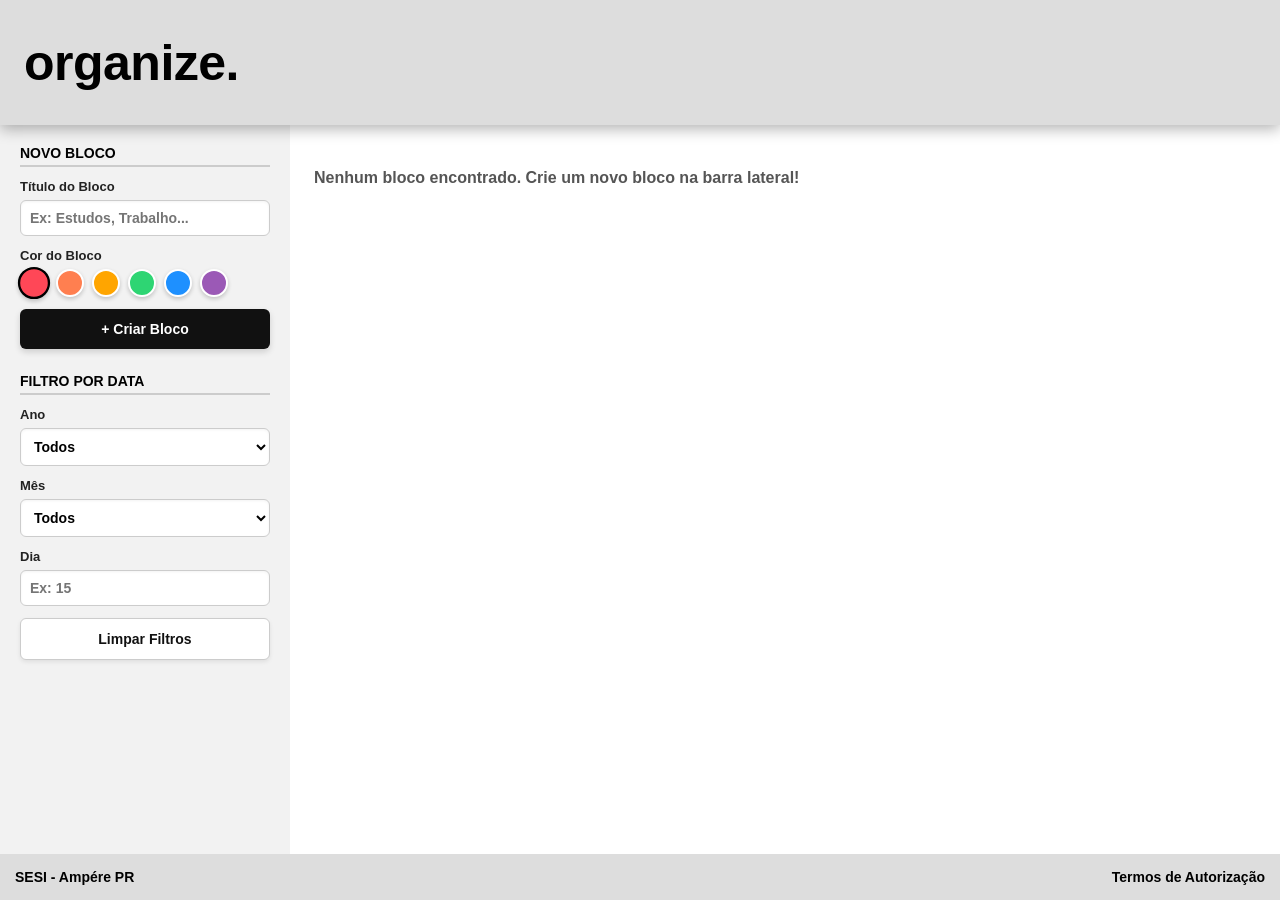
==== commit fc993b06: "implementação dos termos e finalização do site." ====
--- a/index.html
+++ b/index.html
@@ -78,7 +78,10 @@
   </div>
 
   <footer>
-    SESI - Ampére PR
+    <p>SESI - Ampére PR</p>
+    <a href="termos.html" class="linkTermo">
+      <p>Termos de Autorização</p>
+    </a>
   </footer>
 
   <script src="script.js"></script>
--- a/style.css
+++ b/style.css
@@ -41,7 +41,7 @@
 aside {
   width: 290px;
   min-width: 290px;
-  background-color: #d4d4d4;
+  background-color: #f2f2f2;
   z-index: 5;
   padding: 20px;
   display: flex;
@@ -314,14 +314,26 @@
   box-shadow: inset 0 1px 2px rgba(0,0,0,0.05);
 }
 
+.linkTermo {
+  text-decoration: none;
+  color: #000000;
+}
+
+.linkTermo:hover{
+  cursor: pointer;
+  color: #333333
+}
+
+
 footer {
+  display: flex;
+  justify-content: space-between;
   background-color: #dddddd;
-  box-shadow: 0 -4px 14px rgba(0, 0, 0, 0.3);
   z-index: 10;
   position: relative;
   text-align: center;
-  padding: 12px;
-  font-size: 14px;
-  font-weight: bold;
-  color: #000000;
-}+  padding: 15px;
+  font-size: 14px;
+  font-weight: bold;
+  color: #000000;
+}
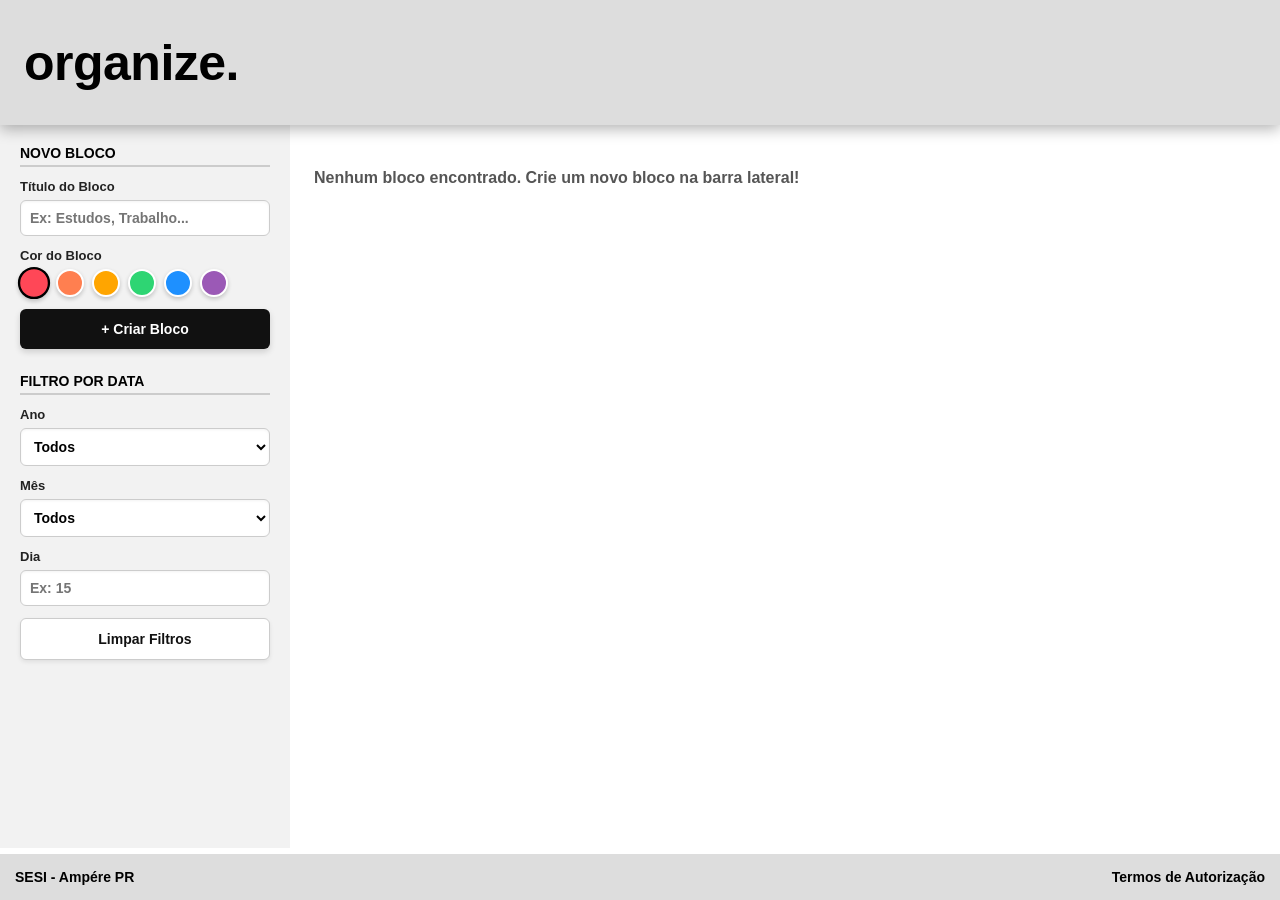
==== commit ca4d2d22: "adiciona diálogo de aviso e melhorias na interface do usuário; implementa calendário e gerenciamento" ====
--- a/index.html
+++ b/index.html
@@ -84,6 +84,17 @@
     </a>
   </footer>
 
+  <dialog id="appDialog" class="app-dialog" aria-labelledby="appDialogTitle" aria-describedby="appDialogMessage">
+    <form method="dialog" class="app-dialog-content">
+      <h2 id="appDialogTitle">Aviso</h2>
+      <p id="appDialogMessage"></p>
+      <div class="app-dialog-actions">
+        <button id="appDialogCancel" class="btn btn-secondary" value="cancel" hidden>Cancelar</button>
+        <button id="appDialogConfirm" class="btn" value="confirm">Entendi</button>
+      </div>
+    </form>
+  </dialog>
+
   <script src="script.js"></script>
 </body>
 </html>
--- a/style.css
+++ b/style.css
@@ -8,10 +8,10 @@
 body {
   background-color: #ffffff;
   color: #000000;
-  display: flex;
-  flex-direction: column;
-  height: 100vh;
-  overflow: hidden;
+  min-height: 100vh;
+  padding-bottom: 52px;
+  overflow-x: hidden;
+  overflow-y: auto;
 }
 
 header {
@@ -20,8 +20,8 @@
     background-color: #dddddd;
     padding: 16px 24px;
     box-shadow: 0 4px 14px rgba(0, 0, 0, 0.3);
+    position: relative;
     z-index: 10;
-    position: relative;
     height: 125px;
 }
 
@@ -34,8 +34,8 @@
 
 .app-body {
   display: flex;
-  flex: 1;
-  overflow: hidden;
+  align-items: stretch;
+  min-height: calc(100vh - 177px);
 }
 
 aside {
@@ -47,7 +47,6 @@
   display: flex;
   flex-direction: column;
   gap: 24px;
-  overflow-y: auto;
 }
 
 .section-title {
@@ -129,7 +128,7 @@
 }
 
 .btn:hover {
-  background-color: #333333;
+  background-color: #3f3f3f;
 }
 
 .btn:active {
@@ -151,10 +150,11 @@
 
 main {
   flex: 1;
+  min-width: 0;
   background-color: #ffffff;
   padding: 24px;
   overflow-x: auto;
-  overflow-y: hidden;
+  overflow-y: clip;
   display: flex;
   align-items: flex-start;
 }
@@ -162,7 +162,6 @@
 .blocks-container {
   display: flex;
   gap: 20px;
-  height: 100%;
   align-items: flex-start;
 }
 
@@ -176,18 +175,24 @@
 
 .block-card {
   width: 320px;
-  min-width: 320px;
+  flex: 0 0 320px;
+  min-width: 0;
+  box-sizing: border-box;
   border-radius: 12px;
   padding: 18px;
   display: flex;
   flex-direction: column;
   gap: 14px;
   box-shadow: 0 5px 15px rgba(0, 0, 0, 0.4);
-  max-height: 100%;
   border: none;
   transition: transform 0.2s, box-shadow 0.2s;
 }
 
+.block-card.is-expanded {
+  width: 746px;
+  flex-basis: 746px;
+}
+
 .block-card:hover {
   box-shadow: 0 8px 22px rgba(0, 0, 0, 0.22);
 }
@@ -196,15 +201,47 @@
   display: flex;
   justify-content: space-between;
   align-items: center;
+  gap: 10px;
+  min-width: 0;
   border-bottom: 2px solid rgba(0, 0, 0, 0.12);
   padding-bottom: 10px;
 }
 
+.block-actions {
+  display: flex;
+  flex-shrink: 0;
+  gap: 6px;
+}
+
+.btn-expand-block {
+  padding: 5px 8px;
+  border: none;
+  border-radius: 6px;
+  background: rgba(255, 255, 255, 0.9);
+  color: #111111;
+  font-size: 11px;
+  font-weight: bold;
+  cursor: pointer;
+}
+
+.btn-expand-block:hover {
+  background-color: #ffffff;
+}
+
 .block-title {
+  flex: 1;
+  min-width: 0;
   font-size: 20px;
   font-weight: bold;
   color: #ffffff;
   text-shadow: 0 1px 2px rgba(0, 0, 0, 0.4);
+  overflow-wrap: anywhere;
+  word-break: break-word;
+  white-space: nowrap;
+  overflow-x: auto;
+  overflow-y: hidden;
+  scrollbar-width: thin;
+  scrollbar-color: rgba(255, 255, 255, 0.9) transparent;
 }
 
 .btn-delete-block {
@@ -216,6 +253,7 @@
   cursor: pointer;
   font-size: 12px;
   padding: 5px 10px;
+  flex-shrink: 0;
   box-shadow: 0 2px 4px rgba(0,0,0,0.2);
 }
 
@@ -223,13 +261,72 @@
   background-color: #d32f2f;
 }
 
-.tasks-list {
-  display: flex;
-  flex-direction: column;
+.kanban-board {
+  display: grid;
+  grid-auto-flow: column;
+  grid-auto-columns: 170px;
   gap: 10px;
-  overflow-y: auto;
-  max-height: 380px;
-  padding-right: 4px;
+  flex: 0 0 auto;
+  min-width: 0;
+  overflow-x: auto;
+  overflow-y: clip;
+}
+
+.kanban-column {
+  display: flex;
+  flex-direction: column;
+  gap: 10px;
+  min-width: 0;
+  padding: 10px;
+  border-radius: 8px;
+  background-color: rgba(255, 255, 255, 0.38);
+  transition: background-color 0.15s ease;
+}
+
+.kanban-column.drag-over {
+  background-color: rgba(255, 255, 255, 0.72);
+}
+
+.kanban-column-header {
+  display: flex;
+  align-items: center;
+  justify-content: space-between;
+  gap: 8px;
+  color: #111111;
+}
+
+.kanban-column-header h2 {
+  font-size: 14px;
+  overflow-wrap: anywhere;
+}
+
+.kanban-column-header span {
+  display: grid;
+  flex: 0 0 24px;
+  width: 24px;
+  height: 24px;
+  place-items: center;
+  border-radius: 50%;
+  background-color: rgba(255, 255, 255, 0.75);
+  font-size: 12px;
+  font-weight: bold;
+}
+
+.kanban-tasks {
+  display: flex;
+  flex-direction: column;
+  gap: 10px;
+  overflow-y: visible;
+  min-height: 72px;
+  padding: 2px 4px 2px 0;
+}
+
+.kanban-empty {
+  padding: 10px 4px;
+  color: #333333;
+  font-size: 12px;
+  font-weight: bold;
+  text-align: center;
 }
 
 .task-item {
@@ -239,22 +336,35 @@
   border: none;
   box-shadow: 0 2px 6px rgba(0, 0, 0, 0.12);
   display: flex;
-  align-items: flex-start;
-  justify-content: space-between;
+  flex-direction: column;
+  align-items: stretch;
   gap: 8px;
+  cursor: grab;
+}
+
+.task-item:active {
+  cursor: grabbing;
 }
 
 .task-left {
   display: flex;
   align-items: flex-start;
   gap: 10px;
-}
-
-.task-left input[type="checkbox"] {
-  width: 18px;
-  height: 18px;
-  cursor: pointer;
-  margin-top: 2px;
+  width: 100%;
+}
+
+.task-actions {
+  display: flex;
+  align-items: center;
+  gap: 6px;
+  width: 100%;
+}
+
+.task-status-select {
+  flex: 1;
+  min-width: 0;
+  padding: 6px;
+  font-size: 11px;
 }
 
 .task-text {
@@ -266,7 +376,7 @@
 
 .task-text.done {
   text-decoration: line-through;
-  color: #888888;
+  color: #727272;
 }
 
 .task-date {
@@ -301,11 +411,21 @@
 
 .add-task-row {
   display: flex;
+  align-items: flex-start;
   gap: 6px;
 }
 
-.add-task-row input[type="date"] {
+.date-control {
+  position: relative;
+  display: flex;
+  flex: 1;
+  min-width: 0;
+  gap: 4px;
+}
+
+.date-control input[type="text"] {
   width: 100%;
+  min-width: 0;
   padding: 6px;
   border: 1px solid #cccccc;
   border-radius: 4px;
@@ -314,6 +434,155 @@
   box-shadow: inset 0 1px 2px rgba(0,0,0,0.05);
 }
 
+.btn-open-calendar {
+  flex: 0 0 34px;
+  height: 30px;
+  border: 1px solid #cccccc;
+  border-radius: 4px;
+  background: #ffffff;
+  color: #111111;
+  font-size: 18px;
+  cursor: pointer;
+}
+
+.btn-open-calendar:hover {
+  background: #eeeeee;
+}
+
+.date-picker {
+  position: absolute;
+  z-index: 20;
+  bottom: calc(100% + 8px);
+  left: 0;
+  width: 250px;
+  padding: 12px;
+  border: 1px solid #cccccc;
+  border-radius: 6px;
+  background: #ffffff;
+  box-shadow: 0 5px 18px rgba(0, 0, 0, 0.2);
+}
+
+.date-picker[hidden] {
+  display: none;
+}
+
+.calendar-header {
+  display: flex;
+  align-items: center;
+  justify-content: space-between;
+  margin-bottom: 10px;
+  color: #111111;
+  text-transform: capitalize;
+}
+
+.calendar-header button {
+  width: 30px;
+  height: 30px;
+  border: 1px solid #cccccc;
+  border-radius: 4px;
+  background: #f2f2f2;
+  color: #111111;
+  font-size: 20px;
+  cursor: pointer;
+}
+
+.calendar-grid {
+  display: grid;
+  grid-template-columns: repeat(7, minmax(0, 1fr));
+  gap: 4px;
+  text-align: center;
+}
+
+.calendar-weekday {
+  padding: 4px 0;
+  color: #555555;
+  font-size: 11px;
+  font-weight: bold;
+}
+
+.calendar-day-empty,
+.calendar-day {
+  display: grid;
+  min-width: 0;
+  aspect-ratio: 1;
+  place-items: center;
+}
+
+.calendar-day {
+  border: 1px solid transparent;
+  border-radius: 4px;
+  background: #f2f2f2;
+  color: #111111;
+  font-size: 12px;
+  cursor: pointer;
+}
+
+.calendar-day:hover:not(:disabled) {
+  background: #dddddd;
+}
+
+.calendar-day.today {
+  border-color: #555555;
+}
+
+.calendar-day.selected {
+  background: #111111;
+  color: #ffffff;
+}
+
+.calendar-day:disabled {
+  color: #aaaaaa;
+  cursor: not-allowed;
+}
+
+.app-dialog {
+  position: fixed;
+  inset: 0;
+  margin: auto;
+  width: min(420px, calc(100vw - 32px));
+  max-height: calc(100vh - 32px);
+  overflow: auto;
+  padding: 0;
+  border: 1px solid #cccccc;
+  border-radius: 8px;
+  background: #ffffff;
+  color: #111111;
+  box-shadow: 0 12px 36px rgba(0, 0, 0, 0.25);
+}
+
+.app-dialog::backdrop {
+  background: rgba(0, 0, 0, 0.45);
+}
+
+.app-dialog-content {
+  display: flex;
+  flex-direction: column;
+  gap: 14px;
+  padding: 24px;
+}
+
+.app-dialog-content h2 {
+  font-size: 20px;
+}
+
+.app-dialog-content p {
+  color: #333333;
+  font-size: 14px;
+  line-height: 1.5;
+}
+
+.app-dialog-actions {
+  display: flex;
+  justify-content: flex-end;
+  gap: 8px;
+}
+
+.app-dialog-actions .btn {
+  width: auto;
+  min-width: 96px;
+  padding: 9px 14px;
+}
+
 .linkTermo {
   text-decoration: none;
   color: #000000;
@@ -329,11 +598,69 @@
   display: flex;
   justify-content: space-between;
   background-color: #dddddd;
-  z-index: 10;
-  position: relative;
+  position: fixed;
+  right: 0;
+  bottom: 0;
+  left: 0;
+  z-index: 30;
   text-align: center;
   padding: 15px;
   font-size: 14px;
   font-weight: bold;
   color: #000000;
 }
+
+.prazo-status {
+  display: inline-block;
+  margin-top: 5px;
+  padding: 3px 8px;
+  border-radius: 12px;
+  font-size: 11px;
+  font-weight: bold;
+}
+
+.prazo-longe {
+  background-color: #dff9e8;
+  color: #167a3e;
+}
+
+.prazo-perto {
+  background-color: #fff0c2;
+  color: #8a5b00;
+}
+
+.prazo-ultimo-dia {
+  background-color: #ffe0b2;
+  color: #9a4d00;
+}
+
+.prazo-hoje {
+  background-color: #ffd6d6;
+  color: #b42318;
+}
+
+.prazo-vencido {
+  background-color: #b42318;
+  color: #ffffff;
+}
+
+.prazo-concluida {
+  background-color: #dbeafe;
+  color: #1d4ed8;
+}
+.block-title::-webkit-scrollbar {
+  height: 4px;
+}
+
+.block-title::-webkit-scrollbar-track {
+  background: transparent;
+}
+
+.block-title::-webkit-scrollbar-thumb {
+  background: rgba(255, 255, 255, 0.6);
+  border-radius: 10px;
+}
+
+.block-title::-webkit-scrollbar-thumb:hover {
+  background: rgba(255, 255, 255, 0.9);
+}
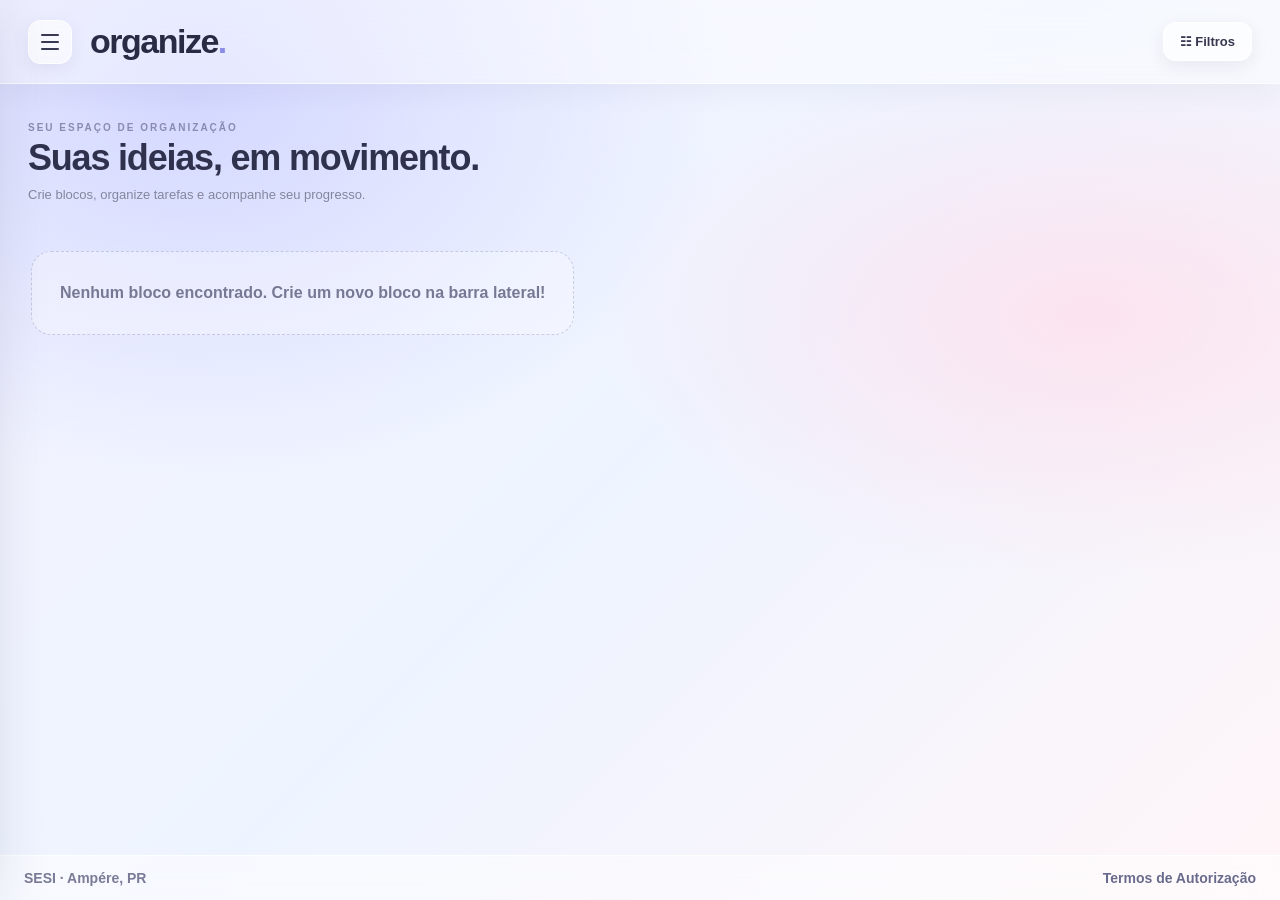
==== commit a9090d40: "continuar ajustando as cores dos bloco e adicionar mais um botao" ====
--- a/index.html
+++ b/index.html
@@ -3,98 +3,53 @@
 <head>
   <meta charset="UTF-8">
   <meta name="viewport" content="width=device-width, initial-scale=1.0">
+  <meta name="theme-color" content="#e8eaf6">
   <title>organize.</title>
   <link rel="stylesheet" href="style.css">
 </head>
 <body>
-
-  <header>
-    <h1>organize.</h1>
+  <header class="app-header">
+    <button id="btnMenu" class="icon-button hamburger-button" type="button" aria-label="Abrir menu de blocos" aria-controls="sidePanel" aria-expanded="false"><span></span><span></span><span></span></button>
+    <h1>organize<span>.</span></h1>
+    <div class="header-actions">
+      <button id="btnFilters" class="filter-toggle" type="button" aria-controls="filterPanel" aria-expanded="false">☷ <span>Filtros</span></button>
+    </div>
   </header>
 
-  <div class="app-body">
-    <aside>
-      <div>
-        <div class="section-title">Novo Bloco</div>
-        
-        <div class="form-group">
-          <label for="blockTitleInput">Título do Bloco</label>
-          <input type="text" id="blockTitleInput" placeholder="Ex: Estudos, Trabalho...">
-        </div>
+  <div id="menuOverlay" class="menu-overlay" aria-hidden="true"></div>
+  <aside id="sidePanel" class="side-panel" aria-label="Menu de criação de blocos">
+    <div class="panel-heading"><div class="section-title">Novo bloco</div><button id="btnCloseMenu" class="icon-button close-button" type="button" aria-label="Fechar menu">×</button></div>
+    <div class="form-group">
+      <label for="blockTitleInput">Título do bloco</label>
+      <input type="text" id="blockTitleInput" placeholder="Ex.: Estudos, Trabalho..." maxlength="80">
+    </div>
+    <div class="form-group">
+      <label>Cor do bloco</label>
+      <div class="color-options" id="colorPicker"></div>
+    </div>
+    <button class="btn" id="btnCreateBlock" type="button">+ Criar bloco</button>
+    <p class="panel-tip">Organize suas ideias, uma tarefa de cada vez.</p>
+  </aside>
 
-        <div class="form-group">
-          <label>Cor do Bloco</label>
-          <div class="color-options" id="colorPicker"></div>
-        </div>
+  <main class="workspace">
+    <section id="filterPanel" class="filter-panel" aria-label="Filtros por data">
+      <div class="filter-panel-heading"><strong>Filtrar tarefas</strong><span>Por data de entrega</span></div>
+      <div class="filter-fields">
+        <div class="form-group"><label for="filterYear">Ano</label><select id="filterYear"><option value="">Todos</option><option value="2025">2025</option><option value="2026">2026</option><option value="2027">2027</option><option value="2028">2028</option><option value="2029">2029</option><option value="2030">2030</option></select></div>
+        <div class="form-group"><label for="filterMonth">Mês</label><select id="filterMonth"><option value="">Todos</option><option value="01">Janeiro</option><option value="02">Fevereiro</option><option value="03">Março</option><option value="04">Abril</option><option value="05">Maio</option><option value="06">Junho</option><option value="07">Julho</option><option value="08">Agosto</option><option value="09">Setembro</option><option value="10">Outubro</option><option value="11">Novembro</option><option value="12">Dezembro</option></select></div>
+        <div class="form-group"><label for="filterDay">Dia</label><input type="number" id="filterDay" min="1" max="31" placeholder="Ex.: 15"></div>
+      </div>
+      <button class="btn btn-secondary" id="btnClearFilters" type="button">Limpar filtros</button>
+    </section>
+    <div class="workspace-intro"><div><p class="eyebrow">SEU ESPAÇO DE ORGANIZAÇÃO</p><h2>Suas ideias, em movimento.</h2><p class="intro-subtitle">Crie blocos, organize tarefas e acompanhe seu progresso.</p></div></div>
+    <div id="blocksContainer" class="blocks-container"></div>
+  </main>
 
-        <button class="btn" id="btnCreateBlock">+ Criar Bloco</button>
-      </div>
-
-      <div>
-        <div class="section-title">Filtro por Data</div>
-
-        <div class="form-group">
-          <label for="filterYear">Ano</label>
-          <select id="filterYear">
-            <option value="">Todos</option>
-            <option value="2025">2025</option>
-            <option value="2026">2026</option>
-            <option value="2027">2027</option>
-          </select>
-        </div>
-
-        <div class="form-group">
-          <label for="filterMonth">Mês</label>
-          <select id="filterMonth">
-            <option value="">Todos</option>
-            <option value="01">Janeiro</option>
-            <option value="02">Fevereiro</option>
-            <option value="03">Março</option>
-            <option value="04">Abril</option>
-            <option value="05">Maio</option>
-            <option value="06">Junho</option>
-            <option value="07">Julho</option>
-            <option value="08">Agosto</option>
-            <option value="09">Setembro</option>
-            <option value="10">Outubro</option>
-            <option value="11">Novembro</option>
-            <option value="12">Dezembro</option>
-          </select>
-        </div>
-
-        <div class="form-group">
-          <label for="filterDay">Dia</label>
-          <input type="number" id="filterDay" min="1" max="31" placeholder="Ex: 15">
-        </div>
-
-        <button class="btn btn-secondary" id="btnClearFilters">Limpar Filtros</button>
-      </div>
-    </aside>
-
-    <main>
-      <div id="blocksContainer" class="blocks-container">
-      </div>
-    </main>
-  </div>
-
-  <footer>
-    <p>SESI - Ampére PR</p>
-    <a href="termos.html" class="linkTermo">
-      <p>Termos de Autorização</p>
-    </a>
-  </footer>
+  <footer><p>SESI · Ampére, PR</p><a href="termos.html" class="linkTermo">Termos de Autorização</a></footer>
 
   <dialog id="appDialog" class="app-dialog" aria-labelledby="appDialogTitle" aria-describedby="appDialogMessage">
-    <form method="dialog" class="app-dialog-content">
-      <h2 id="appDialogTitle">Aviso</h2>
-      <p id="appDialogMessage"></p>
-      <div class="app-dialog-actions">
-        <button id="appDialogCancel" class="btn btn-secondary" value="cancel" hidden>Cancelar</button>
-        <button id="appDialogConfirm" class="btn" value="confirm">Entendi</button>
-      </div>
-    </form>
+    <form method="dialog" class="app-dialog-content"><h2 id="appDialogTitle">Aviso</h2><p id="appDialogMessage"></p><div class="app-dialog-actions"><button id="appDialogCancel" class="btn btn-secondary" value="cancel" hidden>Cancelar</button><button id="appDialogConfirm" class="btn" value="confirm">Entendi</button></div></form>
   </dialog>
-
   <script src="script.js"></script>
 </body>
-</html>+</html>
--- a/style.css
+++ b/style.css
@@ -1,666 +1,1428 @@
 * {
+
   box-sizing: border-box;
+
   margin: 0;
+
   padding: 0;
+
   font-family: Arial, Helvetica, sans-serif !important;
-}
+
+}
+
+
 
 body {
+
   background-color: #ffffff;
+
   color: #000000;
+
   min-height: 100vh;
+
   padding-bottom: 52px;
+
   overflow-x: hidden;
+
   overflow-y: auto;
-}
+
+}
+
+
 
 header {
+
     display: flex;
+
     align-items: center;
+
     background-color: #dddddd;
+
     padding: 16px 24px;
+
     box-shadow: 0 4px 14px rgba(0, 0, 0, 0.3);
+
     position: relative;
+
     z-index: 10;
+
     height: 125px;
-}
+
+}
+
+
 
 header h1 {
+
   font-size: 50px;
-  font-weight: bold;
+
+  font-weight: bold;
+
   color: #000000;
+
   letter-spacing: -0.5px;
-}
+
+}
+
+
 
 .app-body {
-  display: flex;
+
+  display: flex;
+
   align-items: stretch;
+
   min-height: calc(100vh - 177px);
-}
+
+}
+
+
 
 aside {
+
   width: 290px;
+
   min-width: 290px;
+
   background-color: #f2f2f2;
+
   z-index: 5;
+
   padding: 20px;
-  display: flex;
+
+  display: flex;
+
   flex-direction: column;
+
   gap: 24px;
-}
+
+}
+
+
 
 .section-title {
+
   font-size: 14px;
-  font-weight: bold;
+
+  font-weight: bold;
+
   text-transform: uppercase;
+
   color: #000000;
+
   margin-bottom: 12px;
+
   border-bottom: 2px solid #cccccc;
+
   padding-bottom: 4px;
-}
+
+}
+
+
 
 .form-group {
-  display: flex;
+
+  display: flex;
+
   flex-direction: column;
+
   gap: 6px;
+
   margin-bottom: 12px;
-}
+
+}
+
+
 
 .form-group label {
+
   font-size: 13px;
-  font-weight: bold;
+
+  font-weight: bold;
+
   color: #222222;
-}
+
+}
+
+
 
 input[type="text"],
+
 input[type="number"],
+
 select {
+
   width: 100%;
+
   padding: 9px;
+
   border: 1px solid #cccccc;
+
   border-radius: 6px;
+
   font-size: 14px;
+
   outline: none;
+
   background-color: #ffffff;
+
   color: #000000;
-  font-weight: bold;
+
+  font-weight: bold;
+
   box-shadow: inset 0 1px 3px rgba(0,0,0,0.05);
-}
+
+}
+
+
 
 input:focus, select:focus {
+
   border-color: #555555;
-}
+
+}
+
+
 
 .color-options {
-  display: flex;
+
+  display: flex;
+
   gap: 8px;
+
   flex-wrap: wrap;
-}
+
+}
+
+
 
 .color-btn {
+
   width: 28px;
+
   height: 28px;
+
   border-radius: 50%;
+
   border: 2px solid #ffffff;
+
   box-shadow: 0 2px 4px rgba(0, 0, 0, 0.2);
+
   cursor: pointer;
+
   transition: transform 0.15s ease;
-}
+
+}
+
+
 
 .color-btn.selected {
+
   border: 2px solid #000000;
+
   transform: scale(1.15);
-}
+
+}
+
+
 
 .btn {
+
   background-color: #111111;
+
   color: #ffffff;
+
   border: none;
+
   padding: 12px;
+
   border-radius: 6px;
-  font-weight: bold;
+
+  font-weight: bold;
+
   cursor: pointer;
+
   font-size: 14px;
+
   width: 100%;
+
   text-align: center;
+
   box-shadow: 0 3px 6px rgba(0, 0, 0, 0.15);
+
   transition: background-color 0.2s, transform 0.1s;
-}
+
+}
+
+
 
 .btn:hover {
+
   background-color: #3f3f3f;
-}
+
+}
+
+
 
 .btn:active {
+
   transform: translateY(1px);
-}
+
+}
+
+
 
 .btn-secondary {
+
   background-color: #ffffff;
+
   color: #111111;
+
   border: 1px solid #cccccc;
+
   box-shadow: 0 2px 4px rgba(0, 0, 0, 0.08);
-}
+
+}
+
+
 
 .btn-secondary:hover {
+
   background-color: #111111;
+
   color: #ffffff;
+
   border-color: #111111;
-}
+
+}
+
+
 
 main {
+
   flex: 1;
+
   min-width: 0;
+
   background-color: #ffffff;
+
   padding: 24px;
+
   overflow-x: auto;
+
   overflow-y: clip;
-  display: flex;
+
+  display: flex;
+
   align-items: flex-start;
-}
+
+}
+
+
 
 .blocks-container {
-  display: flex;
+
+  display: flex;
+
   gap: 20px;
+
   align-items: flex-start;
-}
+
+}
+
+
 
 .empty-msg {
+
     display: flex;
+
   color: #555555;
+
   font-size: 16px;
-  font-weight: bold;
+
+  font-weight: bold;
+
   margin-top: 20px;
-}
+
+}
+
+
 
 .block-card {
+
   width: 320px;
+
   flex: 0 0 320px;
+
   min-width: 0;
+
   box-sizing: border-box;
+
   border-radius: 12px;
+
   padding: 18px;
-  display: flex;
+
+  display: flex;
+
   flex-direction: column;
+
   gap: 14px;
+
   box-shadow: 0 5px 15px rgba(0, 0, 0, 0.4);
+
   border: none;
+
   transition: transform 0.2s, box-shadow 0.2s;
-}
+
+}
+
+
 
 .block-card.is-expanded {
+
   width: 746px;
+
   flex-basis: 746px;
-}
+
+}
+
+
 
 .block-card:hover {
+
   box-shadow: 0 8px 22px rgba(0, 0, 0, 0.22);
-}
+
+}
+
+
 
 .block-header {
-  display: flex;
+
+  display: flex;
+
   justify-content: space-between;
+
   align-items: center;
+
   gap: 10px;
+
   min-width: 0;
+
   border-bottom: 2px solid rgba(0, 0, 0, 0.12);
+
   padding-bottom: 10px;
-}
+
+}
+
+
 
 .block-actions {
-  display: flex;
+
+  display: flex;
+
   flex-shrink: 0;
+
   gap: 6px;
-}
+
+}
+
+
 
 .btn-expand-block {
+
   padding: 5px 8px;
+
   border: none;
+
   border-radius: 6px;
+
   background: rgba(255, 255, 255, 0.9);
+
   color: #111111;
+
   font-size: 11px;
-  font-weight: bold;
+
+  font-weight: bold;
+
   cursor: pointer;
-}
+
+}
+
+
 
 .btn-expand-block:hover {
+
   background-color: #ffffff;
-}
+
+}
+
+
 
 .block-title {
+
   flex: 1;
+
   min-width: 0;
+
   font-size: 20px;
-  font-weight: bold;
+
+  font-weight: bold;
+
   color: #ffffff;
+
   text-shadow: 0 1px 2px rgba(0, 0, 0, 0.4);
+
   overflow-wrap: anywhere;
+
   word-break: break-word;
+
   white-space: nowrap;
+
   overflow-x: auto;
+
   overflow-y: hidden;
+
   scrollbar-width: thin;
+
   scrollbar-color: rgba(255, 255, 255, 0.9) transparent;
-}
+
+}
+
+
 
 .btn-delete-block {
+
   background: rgba(0, 0, 0, 0.85);
+
   color: #ffffff;
+
   border: none;
-  font-weight: bold;
+
+  font-weight: bold;
+
   border-radius: 6px;
+
   cursor: pointer;
+
   font-size: 12px;
+
   padding: 5px 10px;
+
   flex-shrink: 0;
+
   box-shadow: 0 2px 4px rgba(0,0,0,0.2);
-}
+
+}
+
+
 
 .btn-delete-block:hover {
+
   background-color: #d32f2f;
-}
+
+}
+
+
 
 .kanban-board {
+
   display: grid;
+
   grid-auto-flow: column;
+
   grid-auto-columns: 170px;
+
   gap: 10px;
+
   flex: 0 0 auto;
+
   min-width: 0;
+
   overflow-x: auto;
+
   overflow-y: clip;
-}
+
+}
+
+
 
 .kanban-column {
-  display: flex;
+
+  display: flex;
+
   flex-direction: column;
+
   gap: 10px;
+
   min-width: 0;
+
   padding: 10px;
+
   border-radius: 8px;
+
   background-color: rgba(255, 255, 255, 0.38);
+
   transition: background-color 0.15s ease;
-}
+
+}
+
+
 
 .kanban-column.drag-over {
+
   background-color: rgba(255, 255, 255, 0.72);
-}
+
+}
+
+
 
 .kanban-column-header {
-  display: flex;
+
+  display: flex;
+
   align-items: center;
+
   justify-content: space-between;
+
   gap: 8px;
+
   color: #111111;
-}
+
+}
+
+
 
 .kanban-column-header h2 {
+
   font-size: 14px;
+
   overflow-wrap: anywhere;
-}
+
+}
+
+
 
 .kanban-column-header span {
+
   display: grid;
+
   flex: 0 0 24px;
+
   width: 24px;
+
   height: 24px;
+
   place-items: center;
+
   border-radius: 50%;
+
   background-color: rgba(255, 255, 255, 0.75);
+
   font-size: 12px;
-  font-weight: bold;
-}
+
+  font-weight: bold;
+
+}
+
+
 
 .kanban-tasks {
-  display: flex;
+
+  display: flex;
+
   flex-direction: column;
+
   gap: 10px;
+
   overflow-y: visible;
+
   min-height: 72px;
+
   padding: 2px 4px 2px 0;
-}
+
+}
+
+
 
 .kanban-empty {
+
   padding: 10px 4px;
+
   color: #333333;
+
   font-size: 12px;
-  font-weight: bold;
+
+  font-weight: bold;
+
   text-align: center;
-}
+
+}
+
+
 
 .task-item {
+
   background-color: #ffffff;
+
   padding: 12px;
+
   border-radius: 8px;
+
   border: none;
+
   box-shadow: 0 2px 6px rgba(0, 0, 0, 0.12);
-  display: flex;
+
+  display: flex;
+
   flex-direction: column;
+
   align-items: stretch;
+
   gap: 8px;
+
   cursor: grab;
-}
+
+}
+
+
 
 .task-item:active {
+
   cursor: grabbing;
-}
+
+}
+
+
 
 .task-left {
-  display: flex;
+
+  display: flex;
+
   align-items: flex-start;
+
   gap: 10px;
+
   width: 100%;
-}
+
+}
+
+
 
 .task-actions {
-  display: flex;
+
+  display: flex;
+
   align-items: center;
+
   gap: 6px;
+
   width: 100%;
-}
+
+}
+
+
 
 .task-status-select {
+
   flex: 1;
+
   min-width: 0;
+
   padding: 6px;
+
   font-size: 11px;
-}
+
+}
+
+
 
 .task-text {
+
   font-size: 14px;
+
   color: #111111;
+
   word-break: break-word;
-  font-weight: bold;
-}
+
+  font-weight: bold;
+
+}
+
+
 
 .task-text.done {
+
   text-decoration: line-through;
+
   color: #727272;
-}
+
+}
+
+
 
 .task-date {
+
   font-size: 11px;
+
   color: #555555;
+
   margin-top: 4px;
-  font-weight: bold;
-}
+
+  font-weight: bold;
+
+}
+
+
 
 .btn-delete-task {
+
   background: none;
+
   border: none;
+
   color: #666666;
+
   cursor: pointer;
-  font-weight: bold;
+
+  font-weight: bold;
+
   font-size: 16px;
+
   line-height: 1;
+
   padding: 2px 4px;
-}
+
+}
+
+
 
 .btn-delete-task:hover {
+
   color: #d32f2f;
-}
+
+}
+
+
 
 .add-task-box {
-  display: flex;
+
+  display: flex;
+
   flex-direction: column;
+
   gap: 8px;
+
   border-top: 2px solid rgba(0, 0, 0, 0.12);
+
   padding-top: 12px;
-}
+
+}
+
+
 
 .add-task-row {
-  display: flex;
+
+  display: flex;
+
   align-items: flex-start;
+
   gap: 6px;
-}
+
+}
+
+
 
 .date-control {
+
   position: relative;
-  display: flex;
+
+  display: flex;
+
   flex: 1;
+
   min-width: 0;
+
   gap: 4px;
-}
+
+}
+
+
 
 .date-control input[type="text"] {
+
   width: 100%;
+
   min-width: 0;
+
   padding: 6px;
+
   border: 1px solid #cccccc;
+
   border-radius: 4px;
+
   font-size: 12px;
-  font-weight: bold;
+
+  font-weight: bold;
+
   box-shadow: inset 0 1px 2px rgba(0,0,0,0.05);
-}
+
+}
+
+
 
 .btn-open-calendar {
+
   flex: 0 0 34px;
+
   height: 30px;
+
   border: 1px solid #cccccc;
+
   border-radius: 4px;
+
   background: #ffffff;
+
   color: #111111;
+
   font-size: 18px;
+
   cursor: pointer;
-}
+
+}
+
+
 
 .btn-open-calendar:hover {
+
   background: #eeeeee;
-}
+
+}
+
+
 
 .date-picker {
+
   position: absolute;
+
   z-index: 20;
+
   bottom: calc(100% + 8px);
+
   left: 0;
+
   width: 250px;
+
   padding: 12px;
+
   border: 1px solid #cccccc;
+
   border-radius: 6px;
+
   background: #ffffff;
+
   box-shadow: 0 5px 18px rgba(0, 0, 0, 0.2);
-}
+
+}
+
+
 
 .date-picker[hidden] {
+
   display: none;
-}
+
+}
+
+
 
 .calendar-header {
-  display: flex;
+
+  display: flex;
+
   align-items: center;
+
   justify-content: space-between;
+
   margin-bottom: 10px;
+
   color: #111111;
+
   text-transform: capitalize;
-}
+
+}
+
+
 
 .calendar-header button {
+
   width: 30px;
+
   height: 30px;
+
   border: 1px solid #cccccc;
+
   border-radius: 4px;
+
   background: #f2f2f2;
+
   color: #111111;
+
   font-size: 20px;
+
   cursor: pointer;
-}
+
+}
+
+
 
 .calendar-grid {
+
   display: grid;
+
   grid-template-columns: repeat(7, minmax(0, 1fr));
+
   gap: 4px;
+
   text-align: center;
-}
+
+}
+
+
 
 .calendar-weekday {
+
   padding: 4px 0;
+
   color: #555555;
+
   font-size: 11px;
-  font-weight: bold;
-}
+
+  font-weight: bold;
+
+}
+
+
 
 .calendar-day-empty,
+
 .calendar-day {
+
   display: grid;
+
   min-width: 0;
+
   aspect-ratio: 1;
+
   place-items: center;
-}
+
+}
+
+
 
 .calendar-day {
+
   border: 1px solid transparent;
+
   border-radius: 4px;
+
   background: #f2f2f2;
+
   color: #111111;
+
   font-size: 12px;
+
   cursor: pointer;
-}
+
+}
+
+
 
 .calendar-day:hover:not(:disabled) {
+
   background: #dddddd;
-}
+
+}
+
+
 
 .calendar-day.today {
+
   border-color: #555555;
-}
+
+}
+
+
 
 .calendar-day.selected {
+
   background: #111111;
+
   color: #ffffff;
-}
+
+}
+
+
 
 .calendar-day:disabled {
+
   color: #aaaaaa;
+
   cursor: not-allowed;
-}
+
+}
+
+
 
 .app-dialog {
+
   position: fixed;
+
   inset: 0;
+
   margin: auto;
+
   width: min(420px, calc(100vw - 32px));
+
   max-height: calc(100vh - 32px);
+
   overflow: auto;
+
   padding: 0;
+
   border: 1px solid #cccccc;
+
   border-radius: 8px;
+
   background: #ffffff;
+
   color: #111111;
+
   box-shadow: 0 12px 36px rgba(0, 0, 0, 0.25);
-}
+
+}
+
+
 
 .app-dialog::backdrop {
+
   background: rgba(0, 0, 0, 0.45);
-}
+
+}
+
+
 
 .app-dialog-content {
-  display: flex;
+
+  display: flex;
+
   flex-direction: column;
+
   gap: 14px;
+
   padding: 24px;
-}
+
+}
+
+
 
 .app-dialog-content h2 {
+
   font-size: 20px;
-}
+
+}
+
+
 
 .app-dialog-content p {
+
   color: #333333;
+
   font-size: 14px;
+
   line-height: 1.5;
-}
+
+}
+
+
 
 .app-dialog-actions {
-  display: flex;
+
+  display: flex;
+
   justify-content: flex-end;
+
   gap: 8px;
-}
+
+}
+
+
 
 .app-dialog-actions .btn {
+
   width: auto;
+
   min-width: 96px;
+
   padding: 9px 14px;
-}
+
+}
+
+
 
 .linkTermo {
+
   text-decoration: none;
+
   color: #000000;
-}
+
+}
+
+
 
 .linkTermo:hover{
+
   cursor: pointer;
+
   color: #333333
-}
+
+}
+
+
+
 
 
 footer {
-  display: flex;
+
+  display: flex;
+
   justify-content: space-between;
+
   background-color: #dddddd;
+
   position: fixed;
+
   right: 0;
+
   bottom: 0;
+
   left: 0;
+
   z-index: 30;
+
   text-align: center;
+
   padding: 15px;
+
   font-size: 14px;
-  font-weight: bold;
+
+  font-weight: bold;
+
   color: #000000;
-}
+
+}
+
+
 
 .prazo-status {
+
   display: inline-block;
+
   margin-top: 5px;
+
   padding: 3px 8px;
+
   border-radius: 12px;
+
   font-size: 11px;
-  font-weight: bold;
-}
+
+  font-weight: bold;
+
+}
+
+
 
 .prazo-longe {
+
   background-color: #dff9e8;
+
   color: #167a3e;
-}
+
+}
+
+
 
 .prazo-perto {
+
   background-color: #fff0c2;
+
   color: #8a5b00;
-}
+
+}
+
+
 
 .prazo-ultimo-dia {
+
   background-color: #ffe0b2;
+
   color: #9a4d00;
-}
+
+}
+
+
 
 .prazo-hoje {
+
   background-color: #ffd6d6;
+
   color: #b42318;
-}
+
+}
+
+
 
 .prazo-vencido {
+
   background-color: #b42318;
+
   color: #ffffff;
-}
+
+}
+
+
 
 .prazo-concluida {
+
   background-color: #dbeafe;
+
   color: #1d4ed8;
-}
+
+}
+
 .block-title::-webkit-scrollbar {
+
   height: 4px;
-}
+
+}
+
+
 
 .block-title::-webkit-scrollbar-track {
+
   background: transparent;
-}
+
+}
+
+
 
 .block-title::-webkit-scrollbar-thumb {
+
   background: rgba(255, 255, 255, 0.6);
+
   border-radius: 10px;
-}
+
+}
+
+
 
 .block-title::-webkit-scrollbar-thumb:hover {
+
   background: rgba(255, 255, 255, 0.9);
-}+
+}
+
+/* ===== NOVA INTERFACE ORGANIZE. ===== */
+:root { --ink:#26283b; --muted:#77798e; --glass:rgba(255,255,255,.56); --glass-border:rgba(255,255,255,.78); --shadow:0 18px 48px rgba(47,43,84,.12); }
+html { min-height:100%; }
+body { min-height:100vh; padding-bottom:60px; color:var(--ink); background:radial-gradient(ellipse at 15% 10%,rgba(205,210,255,.85),transparent 35%),radial-gradient(ellipse at 85% 35%,rgba(255,220,234,.7),transparent 32%),linear-gradient(135deg,#f5f5ff 0%,#eef4ff 50%,#fff5f8 100%); }
+.app-header { height:84px; display:flex; align-items:center; gap:18px; padding:0 28px; background:rgba(255,255,255,.42); border-bottom:1px solid rgba(255,255,255,.7); box-shadow:0 6px 30px rgba(49,48,82,.06); backdrop-filter:blur(18px); -webkit-backdrop-filter:blur(18px); position:sticky; top:0; z-index:50; }
+.app-header h1 { color:#292a43; font-size:34px; letter-spacing:-1.5px; }
+.app-header h1 span { color:#8a8ee8; }
+.icon-button { display:grid; place-content:center; border:1px solid rgba(255,255,255,.8); background:rgba(255,255,255,.62); color:#383952; cursor:pointer; border-radius:13px; box-shadow:0 5px 18px rgba(47,43,84,.08); }
+.hamburger-button { width:44px; height:44px; gap:5px; }
+.hamburger-button span { width:18px; height:2px; border-radius:5px; background:currentColor; display:block; }
+.header-actions { margin-left:auto; }
+.filter-toggle { padding:11px 16px; border:1px solid rgba(255,255,255,.8); border-radius:13px; background:rgba(255,255,255,.66); color:#363751; font-size:13px; font-weight:700; cursor:pointer; box-shadow:0 5px 18px rgba(47,43,84,.08); }
+.filter-toggle:hover,.icon-button:hover { background:rgba(255,255,255,.9); transform:translateY(-1px); }
+.side-panel { position:fixed; top:0; bottom:0; left:0; width:min(340px,calc(100vw - 42px)); z-index:80; padding:28px; background:rgba(250,250,255,.84); border-right:1px solid white; box-shadow:20px 0 60px rgba(40,40,75,.16); backdrop-filter:blur(28px); -webkit-backdrop-filter:blur(28px); transform:translateX(-110%); transition:transform .28s ease; overflow-y:auto; }
+.side-panel.is-open { transform:translateX(0); }
+.panel-heading { display:flex; align-items:center; justify-content:space-between; margin-bottom:28px; }
+.section-title { margin:0; padding:0; border:0; color:#343650; font-size:17px; letter-spacing:-.2px; text-transform:none; }
+.close-button { width:34px; height:34px; font-size:25px; }
+.side-panel .form-group { margin-bottom:20px; }
+.side-panel label,.filter-panel label { color:#565873; font-size:12px; }
+.side-panel input[type="text"],.filter-panel input,.filter-panel select { border:1px solid rgba(115,119,170,.2); border-radius:11px; background:rgba(255,255,255,.78); box-shadow:none; padding:12px; font-weight:500; color:#292a43; }
+.side-panel .btn { border-radius:11px; background:#777de0; box-shadow:0 8px 18px rgba(119,125,224,.25); }
+.color-btn { border-color:rgba(255,255,255,.95); width:31px; height:31px; }
+.color-btn.selected { outline:2px solid #4e528a; outline-offset:2px; border:2px solid white; }
+.panel-tip { margin-top:24px; color:#8789a1; font-size:12px; line-height:1.6; }
+.menu-overlay { position:fixed; inset:0; z-index:70; background:rgba(40,42,68,.22); backdrop-filter:blur(3px); opacity:0; visibility:hidden; transition:opacity .25s ease,visibility .25s ease; }
+.menu-overlay.is-visible { opacity:1; visibility:visible; }
+.workspace { position:relative; min-height:calc(100vh - 144px); padding:30px 28px 40px; display:block; overflow:visible; background:transparent; }
+.workspace-intro { display:flex; justify-content:space-between; align-items:flex-end; gap:20px; margin:8px 0 26px; }
+.workspace-intro h2 { margin-top:4px; color:#30314d; font-size:clamp(25px,3vw,36px); letter-spacing:-1.2px; }
+.eyebrow { color:#898bb0; font-size:10px; font-weight:800; letter-spacing:2px; }
+.intro-subtitle { margin-top:8px; color:#85869d; font-size:13px; }
+.filter-panel { position:absolute; top:16px; right:28px; z-index:45; width:min(360px,calc(100vw - 32px)); padding:20px; border:1px solid var(--glass-border); border-radius:20px; background:rgba(255,255,255,.78); box-shadow:var(--shadow); backdrop-filter:blur(24px); -webkit-backdrop-filter:blur(24px); opacity:0; visibility:hidden; transform:translateY(-8px); transition:opacity .2s ease,transform .2s ease,visibility .2s ease; }
+.filter-panel.is-open { opacity:1; visibility:visible; transform:translateY(0); }
+.filter-panel-heading { display:flex; flex-direction:column; gap:4px; margin-bottom:16px; color:#30314d; }
+.filter-panel-heading span { color:#9293a8; font-size:11px; }
+.filter-fields { display:grid; grid-template-columns:1fr 1fr; gap:10px; }
+.filter-fields .form-group:last-child { grid-column:1/-1; }
+.filter-panel .form-group { margin-bottom:8px; }
+.filter-panel .btn { border-radius:10px; }
+.blocks-container { display:flex; align-items:flex-start; gap:20px; width:100%; overflow-x:auto; overflow-y:visible; padding:3px 3px 24px; }
+.empty-msg { padding:28px; border:1px dashed rgba(126,128,175,.35); border-radius:20px; background:rgba(255,255,255,.3); color:#777994; line-height:1.6; }
+.block-card { background:rgba(255,255,255,.38)!important; border:1px solid rgba(255,255,255,.78); border-radius:22px; box-shadow:0 14px 38px rgba(53,50,93,.1); backdrop-filter:blur(22px); -webkit-backdrop-filter:blur(22px); padding:18px; gap:15px; transition:width .25s ease,transform .25s ease,box-shadow .25s ease; }
+.block-card:hover { box-shadow:0 20px 44px rgba(53,50,93,.15); transform:translateY(-2px); }
+.block-card.is-expanded { width:746px; flex-basis:746px; }
+.block-header { border-bottom:1px solid rgba(94,96,140,.16); }
+.block-title { color:#383954; text-shadow:none; font-size:18px; }
+.btn-expand-block,.btn-delete-block { border:1px solid rgba(255,255,255,.9); border-radius:9px; background:rgba(255,255,255,.7); color:#565873; padding:7px 9px; }
+.btn-delete-block { background:rgba(255,255,255,.52); color:#8d6170; box-shadow:none; }
+.btn-delete-block:hover { background:#fff0f2; color:#b42345; }
+.kanban-board { gap:10px; grid-auto-columns:170px; padding-bottom:4px; }
+.kanban-column { border:1px solid rgba(255,255,255,.75); border-radius:14px; background:rgba(255,255,255,.32); }
+.kanban-column:nth-child(1) { background:rgba(231,235,255,.54); }
+.kanban-column:nth-child(2) { background:rgba(255,241,221,.52); }
+.kanban-column:nth-child(3) { background:rgba(222,247,235,.55); }
+.kanban-column:nth-child(4) { background:rgba(255,226,233,.56); }
+.kanban-column-header h2 { color:#4a4b68; }
+.kanban-empty { color:#9394a9; font-weight:500; }
+.task-item { border:1px solid rgba(255,255,255,.9); border-radius:13px; background:rgba(255,255,255,.83); box-shadow:0 5px 14px rgba(50,48,86,.07); cursor:pointer; transition:box-shadow .2s ease,transform .2s ease,background .2s ease; }
+.task-item:hover { box-shadow:0 9px 20px rgba(50,48,86,.12); }
+.task-item.task-expanded { background:rgba(255,255,255,.97); box-shadow:0 10px 24px rgba(50,48,86,.13); }
+.task-card-heading { display:flex; align-items:flex-start; justify-content:space-between; gap:8px; }
+.task-left { min-width:0; }
+.task-text { color:#393a56; font-size:13px; line-height:1.45; }
+.task-date { color:#85869d; font-weight:600; }
+.task-expand-indicator { flex:0 0 22px; width:22px; height:22px; display:grid; place-items:center; border-radius:50%; background:#f0f0ff; color:#777de0; font-size:16px; line-height:1; }
+.task-details { margin-top:5px; animation:taskReveal .2s ease; }
+.task-details[hidden] { display:none; }
+.task-actions { padding-top:9px; border-top:1px solid rgba(99,100,150,.12); }
+.task-status-select { border:1px solid rgba(115,119,170,.2); border-radius:8px; background:#f9f9ff; color:#535571; }
+.btn-delete-task { border-radius:8px; padding:6px 8px; }
+.add-task-box { border-top:1px solid rgba(94,96,140,.16); }
+.add-task-box input { border-radius:10px!important; border:1px solid rgba(115,119,170,.2)!important; background:rgba(255,255,255,.78)!important; box-shadow:none!important; }
+.add-task-box .btn { border-radius:9px; background:#777de0; }
+.date-picker { border-radius:14px; border:1px solid rgba(255,255,255,.9); box-shadow:var(--shadow); }
+footer { background:rgba(255,255,255,.48); border-top:1px solid rgba(255,255,255,.7); color:#797b97; backdrop-filter:blur(16px); -webkit-backdrop-filter:blur(16px); padding:14px 24px; }
+.linkTermo { color:#696b8d; }
+.app-dialog { border:1px solid rgba(255,255,255,.85); border-radius:20px; background:rgba(250,250,255,.95); box-shadow:0 20px 60px rgba(30,30,60,.25); }
+.app-dialog::backdrop { background:rgba(39,40,68,.28); backdrop-filter:blur(5px); }
+.app-dialog-content h2 { color:#363752; }
+.app-dialog-content p { color:#6f708a; }
+.app-dialog-content .btn { border-radius:10px; background:#777de0; }
+@keyframes taskReveal { from { opacity:0; transform:translateY(-4px); } to { opacity:1; transform:translateY(0); } }
+@media (max-width:760px) {
+ .app-header { height:72px; padding:0 14px; gap:12px; }
+ .app-header h1 { font-size:29px; }
+ .workspace { padding:22px 14px 32px; }
+ .workspace-intro { margin-top:5px; }
+ .workspace-intro h2 { font-size:26px; }
+ .blocks-container { gap:14px; }
+ .block-card { flex-basis:300px; width:300px; padding:14px; }
+ .block-card.is-expanded { flex-basis:min(746px,calc(100vw - 28px)); width:min(746px,calc(100vw - 28px)); }
+ .filter-panel { top:10px; right:12px; }
+ footer { padding:12px 14px; font-size:11px; }
+}
+@media (prefers-reduced-motion:reduce) { *,*::before,*::after { animation-duration:.01ms!important; transition-duration:.01ms!important; scroll-behavior:auto!important; } }
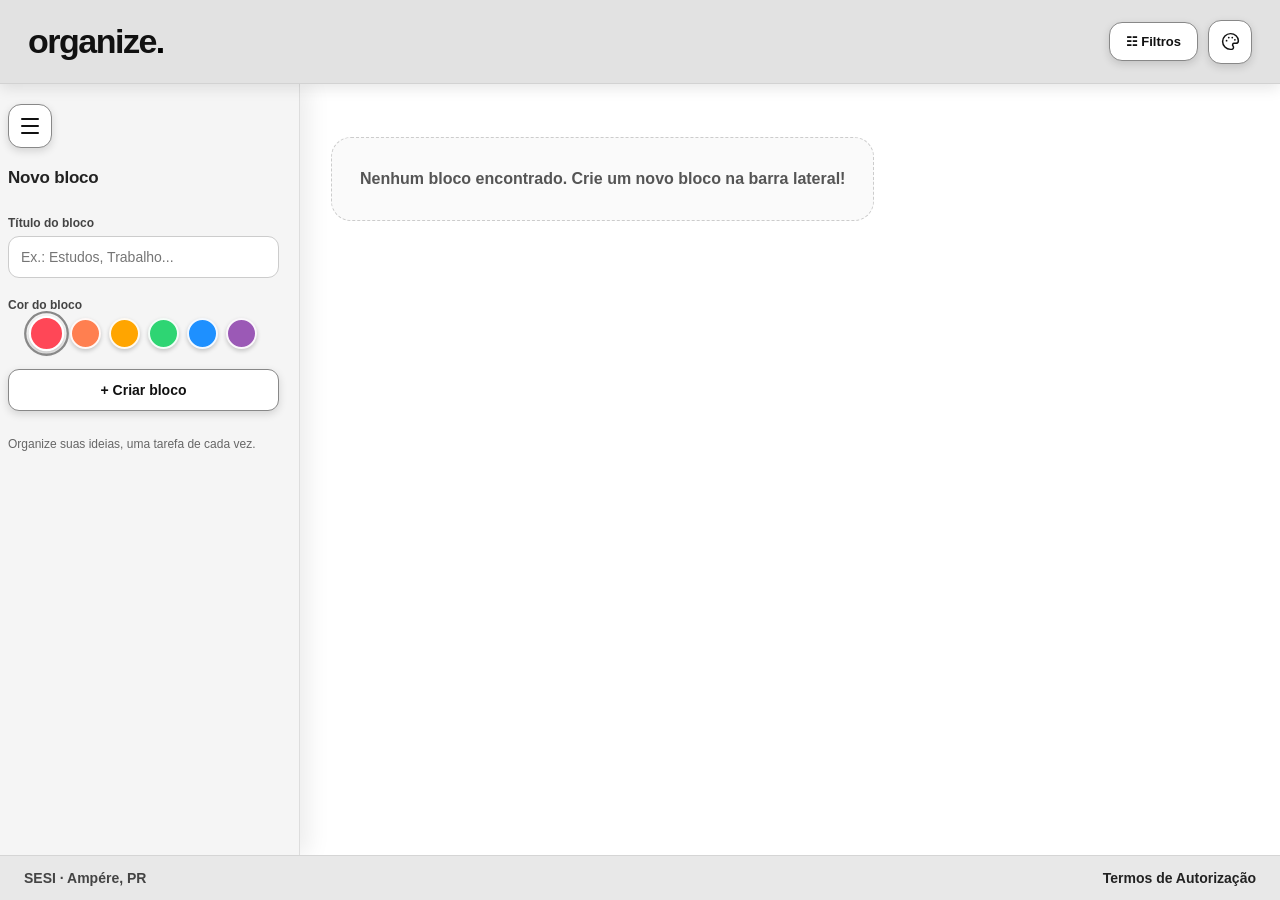
==== commit 739eacfe: "ajustes e finalização" ====
--- a/index.html
+++ b/index.html
@@ -9,41 +9,66 @@
 </head>
 <body>
   <header class="app-header">
-    <button id="btnMenu" class="icon-button hamburger-button" type="button" aria-label="Abrir menu de blocos" aria-controls="sidePanel" aria-expanded="false"><span></span><span></span><span></span></button>
     <h1>organize<span>.</span></h1>
     <div class="header-actions">
       <button id="btnFilters" class="filter-toggle" type="button" aria-controls="filterPanel" aria-expanded="false">☷ <span>Filtros</span></button>
+      <div class="appearance-picker">
+        <button id="btnAppearanceToggle" class="filter-toggle theme-toggle" type="button" aria-label="Abrir opções de aparência" aria-controls="appearancePanel" aria-expanded="false" title="Aparência">
+          <svg viewBox="0 0 24 24" aria-hidden="true" focusable="false">
+            <path d="M12 3a9 9 0 1 0 0 18h1.2a2.3 2.3 0 0 0 1.7-3.8 1.8 1.8 0 0 1 1.3-3.1H18a3 3 0 0 0 3-3c0-4.5-4-8.1-9-8.1Z"/>
+            <circle cx="7.5" cy="11" r="1"/>
+            <circle cx="10" cy="7.5" r="1"/>
+            <circle cx="14" cy="7.5" r="1"/>
+            <circle cx="17" cy="10" r="1"/>
+          </svg>
+        </button>
+        <section id="appearancePanel" class="appearance-panel" aria-label="Opções de aparência" hidden>
+          <div class="appearance-group" role="group" aria-labelledby="appearanceModeLabel">
+            <h2 id="appearanceModeLabel">Modo</h2>
+            <button type="button" class="appearance-choice" data-appearance-theme="claro" aria-pressed="true">Claro</button>
+            <button type="button" class="appearance-choice" data-appearance-theme="escuro" aria-pressed="false">Escuro</button>
+          </div>
+          <div class="appearance-group" role="group" aria-labelledby="appearanceStyleLabel">
+            <h2 id="appearanceStyleLabel">Estilo</h2>
+            <button type="button" class="appearance-choice" data-appearance-style="liso" aria-pressed="true">Liso</button>
+            <button type="button" class="appearance-choice" data-appearance-style="vidro" aria-pressed="false">Vidro</button>
+          </div>
+        </section>
+      </div>
     </div>
   </header>
 
-  <div id="menuOverlay" class="menu-overlay" aria-hidden="true"></div>
-  <aside id="sidePanel" class="side-panel" aria-label="Menu de criação de blocos">
-    <div class="panel-heading"><div class="section-title">Novo bloco</div><button id="btnCloseMenu" class="icon-button close-button" type="button" aria-label="Fechar menu">×</button></div>
-    <div class="form-group">
-      <label for="blockTitleInput">Título do bloco</label>
-      <input type="text" id="blockTitleInput" placeholder="Ex.: Estudos, Trabalho..." maxlength="80">
-    </div>
-    <div class="form-group">
-      <label>Cor do bloco</label>
-      <div class="color-options" id="colorPicker"></div>
-    </div>
-    <button class="btn" id="btnCreateBlock" type="button">+ Criar bloco</button>
-    <p class="panel-tip">Organize suas ideias, uma tarefa de cada vez.</p>
-  </aside>
+  <div class="app-layout">
+    <aside id="sidePanel" class="side-panel is-open" aria-label="Menu de criação de blocos">
+      <button id="btnMenu" class="icon-button hamburger-button" type="button" aria-label="Fechar menu de blocos" aria-controls="sidePanelContent" aria-expanded="true"><span></span><span></span><span></span></button>
+      <div id="sidePanelContent" class="side-panel-content">
+        <div class="panel-heading"><div class="section-title">Novo bloco</div></div>
+        <div class="form-group">
+          <label for="blockTitleInput">Título do bloco</label>
+          <input type="text" id="blockTitleInput" placeholder="Ex.: Estudos, Trabalho..." maxlength="80">
+        </div>
+        <div class="form-group">
+          <label>Cor do bloco</label>
+          <div class="color-options" id="colorPicker"></div>
+        </div>
+        <button class="btn" id="btnCreateBlock" type="button">+ Criar bloco</button>
+        <p class="panel-tip">Organize suas ideias, uma tarefa de cada vez.</p>
+      </div>
+    </aside>
 
-  <main class="workspace">
-    <section id="filterPanel" class="filter-panel" aria-label="Filtros por data">
-      <div class="filter-panel-heading"><strong>Filtrar tarefas</strong><span>Por data de entrega</span></div>
-      <div class="filter-fields">
-        <div class="form-group"><label for="filterYear">Ano</label><select id="filterYear"><option value="">Todos</option><option value="2025">2025</option><option value="2026">2026</option><option value="2027">2027</option><option value="2028">2028</option><option value="2029">2029</option><option value="2030">2030</option></select></div>
-        <div class="form-group"><label for="filterMonth">Mês</label><select id="filterMonth"><option value="">Todos</option><option value="01">Janeiro</option><option value="02">Fevereiro</option><option value="03">Março</option><option value="04">Abril</option><option value="05">Maio</option><option value="06">Junho</option><option value="07">Julho</option><option value="08">Agosto</option><option value="09">Setembro</option><option value="10">Outubro</option><option value="11">Novembro</option><option value="12">Dezembro</option></select></div>
-        <div class="form-group"><label for="filterDay">Dia</label><input type="number" id="filterDay" min="1" max="31" placeholder="Ex.: 15"></div>
-      </div>
-      <button class="btn btn-secondary" id="btnClearFilters" type="button">Limpar filtros</button>
-    </section>
-    <div class="workspace-intro"><div><p class="eyebrow">SEU ESPAÇO DE ORGANIZAÇÃO</p><h2>Suas ideias, em movimento.</h2><p class="intro-subtitle">Crie blocos, organize tarefas e acompanhe seu progresso.</p></div></div>
-    <div id="blocksContainer" class="blocks-container"></div>
-  </main>
+    <main class="workspace">
+      <section id="filterPanel" class="filter-panel" aria-label="Filtros por data">
+        <div class="filter-panel-heading"><strong>Filtrar tarefas</strong><span>Por data de entrega</span></div>
+        <div class="filter-fields">
+          <div class="form-group"><label for="filterYear">Ano</label><select id="filterYear"><option value="">Todos</option><option value="2025">2025</option><option value="2026">2026</option><option value="2027">2027</option><option value="2028">2028</option><option value="2029">2029</option><option value="2030">2030</option></select></div>
+          <div class="form-group"><label for="filterMonth">Mês</label><select id="filterMonth"><option value="">Todos</option><option value="01">Janeiro</option><option value="02">Fevereiro</option><option value="03">Março</option><option value="04">Abril</option><option value="05">Maio</option><option value="06">Junho</option><option value="07">Julho</option><option value="08">Agosto</option><option value="09">Setembro</option><option value="10">Outubro</option><option value="11">Novembro</option><option value="12">Dezembro</option></select></div>
+          <div class="form-group"><label for="filterDay">Dia</label><input type="number" id="filterDay" min="1" max="31" placeholder="Ex.: 15"></div>
+        </div>
+        <button class="btn btn-secondary" id="btnClearFilters" type="button">Limpar filtros</button>
+      </section>
+      <div id="blocksContainer" class="blocks-container"></div>
+    </main>
+  </div>
 
   <footer><p>SESI · Ampére, PR</p><a href="termos.html" class="linkTermo">Termos de Autorização</a></footer>
 
--- a/style.css
+++ b/style.css
@@ -428,997 +428,1210 @@
 
 
 
-.btn-expand-block {
-
-  padding: 5px 8px;
+
+
+
+
+.block-title {
+
+  flex: 1;
+
+  min-width: 0;
+
+  font-size: 20px;
+
+  font-weight: bold;
+
+  color: #ffffff;
+
+  text-shadow: 0 1px 2px rgba(0, 0, 0, 0.4);
+
+  overflow-wrap: anywhere;
+
+  word-break: break-word;
+
+  white-space: nowrap;
+
+  overflow-x: auto;
+
+  overflow-y: hidden;
+
+  scrollbar-width: thin;
+
+  scrollbar-color: rgba(255, 255, 255, 0.9) transparent;
+
+}
+
+
+
+.btn-delete-block {
+
+  background: rgba(0, 0, 0, 0.85);
+
+  color: #ffffff;
 
   border: none;
 
+  font-weight: bold;
+
   border-radius: 6px;
 
+  cursor: pointer;
+
+  font-size: 12px;
+
+  padding: 5px 10px;
+
+  flex-shrink: 0;
+
+  box-shadow: 0 2px 4px rgba(0,0,0,0.2);
+
+}
+
+
+
+.btn-delete-block:hover {
+
+  background-color: #d32f2f;
+
+}
+
+
+
+.kanban-board {
+
+  display: grid;
+
+  grid-auto-flow: column;
+
+  grid-auto-columns: 170px;
+
+  gap: 10px;
+
+  flex: 0 0 auto;
+
+  min-width: 0;
+
+  overflow-x: auto;
+
+  overflow-y: clip;
+
+}
+
+
+
+.kanban-column {
+
+  display: flex;
+
+  flex-direction: column;
+
+  gap: 10px;
+
+  min-width: 0;
+
+  padding: 10px;
+
+  border-radius: 8px;
+
+  background-color: rgba(255, 255, 255, 0.38);
+
+  transition: background-color 0.15s ease;
+
+}
+
+
+
+.kanban-column.drag-over {
+
+  background-color: rgba(255, 255, 255, 0.72);
+
+}
+
+
+
+.kanban-column-header {
+
+  display: flex;
+
+  align-items: center;
+
+  justify-content: space-between;
+
+  gap: 8px;
+
+  color: #111111;
+
+}
+
+
+
+.kanban-column-header h2 {
+
+  font-size: 14px;
+
+  overflow-wrap: anywhere;
+
+}
+
+
+
+.kanban-column-header span {
+
+  display: grid;
+
+  flex: 0 0 24px;
+
+  width: 24px;
+
+  height: 24px;
+
+  place-items: center;
+
+  border-radius: 50%;
+
+  background-color: rgba(255, 255, 255, 0.75);
+
+  font-size: 12px;
+
+  font-weight: bold;
+
+}
+
+
+
+.kanban-tasks {
+
+  display: flex;
+
+  flex-direction: column;
+
+  gap: 10px;
+
+  overflow-y: visible;
+
+  min-height: 72px;
+
+  padding: 2px 4px 2px 0;
+
+}
+
+
+
+.kanban-empty {
+
+  padding: 10px 4px;
+
+  color: #333333;
+
+  font-size: 12px;
+
+  font-weight: bold;
+
+  text-align: center;
+
+}
+
+
+
+.task-item {
+
+  background-color: #ffffff;
+
+  padding: 12px;
+
+  border-radius: 8px;
+
+  border: none;
+
+  box-shadow: 0 2px 6px rgba(0, 0, 0, 0.12);
+
+  display: flex;
+
+  flex-direction: column;
+
+  align-items: stretch;
+
+  gap: 8px;
+
+  cursor: grab;
+
+}
+
+
+
+.task-item:active {
+
+  cursor: grabbing;
+
+}
+
+
+
+.task-left {
+
+  display: flex;
+
+  align-items: flex-start;
+
+  gap: 10px;
+
+  width: 100%;
+
+}
+
+
+
+.task-actions {
+
+  display: flex;
+
+  align-items: center;
+
+  gap: 6px;
+
+  width: 100%;
+
+}
+
+
+
+.task-status-select {
+
+  flex: 1;
+
+  min-width: 0;
+
+  padding: 6px;
+
+  font-size: 11px;
+
+}
+
+
+
+.task-text {
+
+  font-size: 14px;
+
+  color: #111111;
+
+  word-break: break-word;
+
+  font-weight: bold;
+
+}
+
+
+
+.task-text.done {
+
+  text-decoration: line-through;
+
+  color: #727272;
+
+}
+
+
+
+.task-date {
+
+  font-size: 11px;
+
+  color: #555555;
+
+  margin-top: 4px;
+
+  font-weight: bold;
+
+}
+
+
+
+.btn-delete-task {
+
+  background: none;
+
+  border: none;
+
+  color: #666666;
+
+  cursor: pointer;
+
+  font-weight: bold;
+
+  font-size: 16px;
+
+  line-height: 1;
+
+  padding: 2px 4px;
+
+}
+
+
+
+.btn-delete-task:hover {
+
+  color: #d32f2f;
+
+}
+
+
+
+.add-task-box {
+
+  display: flex;
+
+  flex-direction: column;
+
+  gap: 8px;
+
+  border-top: 2px solid rgba(0, 0, 0, 0.12);
+
+  padding-top: 12px;
+
+}
+
+
+
+.add-task-row {
+
+  display: flex;
+
+  align-items: flex-start;
+
+  gap: 6px;
+
+}
+
+
+
+.date-control {
+
+  position: relative;
+
+  display: flex;
+
+  flex: 1;
+
+  min-width: 0;
+
+  gap: 4px;
+
+}
+
+
+
+.date-control input[type="text"] {
+
+  width: 100%;
+
+  min-width: 0;
+
+  padding: 6px;
+
+  border: 1px solid #cccccc;
+
+  border-radius: 4px;
+
+  font-size: 12px;
+
+  font-weight: bold;
+
+  box-shadow: inset 0 1px 2px rgba(0,0,0,0.05);
+
+}
+
+
+
+.btn-open-calendar {
+
+  flex: 0 0 34px;
+
+  height: 30px;
+
+  border: 1px solid #cccccc;
+
+  border-radius: 4px;
+
+  background: #ffffff;
+
+  color: #111111;
+
+  font-size: 18px;
+
+  cursor: pointer;
+
+}
+
+
+
+.btn-open-calendar:hover {
+
+  background: #eeeeee;
+
+}
+
+
+
+.date-picker {
+
+  position: absolute;
+
+  z-index: 20;
+
+  bottom: calc(100% + 8px);
+
+  left: 0;
+
+  width: 250px;
+
+  padding: 12px;
+
+  border: 1px solid #cccccc;
+
+  border-radius: 6px;
+
+  background: #ffffff;
+
+  box-shadow: 0 5px 18px rgba(0, 0, 0, 0.2);
+
+}
+
+
+
+.date-picker[hidden] {
+
+  display: none;
+
+}
+
+
+
+.calendar-header {
+
+  display: flex;
+
+  align-items: center;
+
+  justify-content: space-between;
+
+  margin-bottom: 10px;
+
+  color: #111111;
+
+  text-transform: capitalize;
+
+}
+
+
+
+.calendar-header button {
+
+  width: 30px;
+
+  height: 30px;
+
+  border: 1px solid #cccccc;
+
+  border-radius: 4px;
+
+  background: #f2f2f2;
+
+  color: #111111;
+
+  font-size: 20px;
+
+  cursor: pointer;
+
+}
+
+
+
+.calendar-grid {
+
+  display: grid;
+
+  grid-template-columns: repeat(7, minmax(0, 1fr));
+
+  gap: 4px;
+
+  text-align: center;
+
+}
+
+
+
+.calendar-weekday {
+
+  padding: 4px 0;
+
+  color: #555555;
+
+  font-size: 11px;
+
+  font-weight: bold;
+
+}
+
+
+
+.calendar-day-empty,
+
+.calendar-day {
+
+  display: grid;
+
+  min-width: 0;
+
+  aspect-ratio: 1;
+
+  place-items: center;
+
+}
+
+
+
+.calendar-day {
+
+  border: 1px solid transparent;
+
+  border-radius: 4px;
+
+  background: #f2f2f2;
+
+  color: #111111;
+
+  font-size: 12px;
+
+  cursor: pointer;
+
+}
+
+
+
+.calendar-day:hover:not(:disabled) {
+
+  background: #dddddd;
+
+}
+
+
+
+.calendar-day.today {
+
+  border-color: #555555;
+
+}
+
+
+
+.calendar-day.selected {
+
+  background: #111111;
+
+  color: #ffffff;
+
+}
+
+
+
+.calendar-day:disabled {
+
+  color: #aaaaaa;
+
+  cursor: not-allowed;
+
+}
+
+
+
+.app-dialog {
+
+  position: fixed;
+
+  inset: 0;
+
+  margin: auto;
+
+  width: min(420px, calc(100vw - 32px));
+
+  max-height: calc(100vh - 32px);
+
+  overflow: auto;
+
+  padding: 0;
+
+  border: 1px solid #cccccc;
+
+  border-radius: 8px;
+
+  background: #ffffff;
+
+  color: #111111;
+
+  box-shadow: 0 12px 36px rgba(0, 0, 0, 0.25);
+
+}
+
+
+
+.app-dialog::backdrop {
+
+  background: rgba(0, 0, 0, 0.45);
+
+}
+
+
+
+.app-dialog-content {
+
+  display: flex;
+
+  flex-direction: column;
+
+  gap: 14px;
+
+  padding: 24px;
+
+}
+
+
+
+.app-dialog-content h2 {
+
+  font-size: 20px;
+
+}
+
+
+
+.app-dialog-content p {
+
+  color: #333333;
+
+  font-size: 14px;
+
+  line-height: 1.5;
+
+}
+
+
+
+.app-dialog-actions {
+
+  display: flex;
+
+  justify-content: flex-end;
+
+  gap: 8px;
+
+}
+
+
+
+.app-dialog-actions .btn {
+
+  width: auto;
+
+  min-width: 96px;
+
+  padding: 9px 14px;
+
+}
+
+
+
+.linkTermo {
+
+  text-decoration: none;
+
+  color: #000000;
+
+}
+
+
+
+.linkTermo:hover{
+
+  cursor: pointer;
+
+  color: #333333
+
+}
+
+
+
+
+
+footer {
+
+  display: flex;
+
+  justify-content: space-between;
+
+  background-color: #dddddd;
+
+  position: fixed;
+
+  right: 0;
+
+  bottom: 0;
+
+  left: 0;
+
+  z-index: 30;
+
+  text-align: center;
+
+  padding: 15px;
+
+  font-size: 14px;
+
+  font-weight: bold;
+
+  color: #000000;
+
+}
+
+
+
+.prazo-status {
+
+  display: inline-block;
+
+  margin-top: 5px;
+
+  padding: 3px 8px;
+
+  border-radius: 12px;
+
+  font-size: 11px;
+
+  font-weight: bold;
+
+}
+
+
+
+.prazo-longe {
+
+  background-color: #dff9e8;
+
+  color: #167a3e;
+
+}
+
+
+
+.prazo-perto {
+
+  background-color: #fff0c2;
+
+  color: #8a5b00;
+
+}
+
+
+
+.prazo-ultimo-dia {
+
+  background-color: #ffe0b2;
+
+  color: #9a4d00;
+
+}
+
+
+
+.prazo-hoje {
+
+  background-color: #ffd6d6;
+
+  color: #b42318;
+
+}
+
+
+
+.prazo-vencido {
+
+  background-color: #b42318;
+
+  color: #ffffff;
+
+}
+
+
+
+.prazo-concluida {
+
+  background-color: #f0f0f0;
+
+  color: #333333;
+
+}
+
+.block-title::-webkit-scrollbar {
+
+  height: 4px;
+
+}
+
+
+
+.block-title::-webkit-scrollbar-track {
+
+  background: transparent;
+
+}
+
+
+
+.block-title::-webkit-scrollbar-thumb {
+
+  background: rgba(255, 255, 255, 0.6);
+
+  border-radius: 10px;
+
+}
+
+
+
+.block-title::-webkit-scrollbar-thumb:hover {
+
   background: rgba(255, 255, 255, 0.9);
 
-  color: #111111;
-
-  font-size: 11px;
-
-  font-weight: bold;
-
-  cursor: pointer;
-
-}
-
-
-
-.btn-expand-block:hover {
-
-  background-color: #ffffff;
-
-}
-
-
-
-.block-title {
-
-  flex: 1;
-
-  min-width: 0;
-
-  font-size: 20px;
-
-  font-weight: bold;
-
-  color: #ffffff;
-
-  text-shadow: 0 1px 2px rgba(0, 0, 0, 0.4);
-
-  overflow-wrap: anywhere;
-
-  word-break: break-word;
-
-  white-space: nowrap;
-
-  overflow-x: auto;
-
-  overflow-y: hidden;
-
-  scrollbar-width: thin;
-
-  scrollbar-color: rgba(255, 255, 255, 0.9) transparent;
-
-}
-
-
-
-.btn-delete-block {
-
-  background: rgba(0, 0, 0, 0.85);
-
-  color: #ffffff;
-
-  border: none;
-
-  font-weight: bold;
-
-  border-radius: 6px;
-
-  cursor: pointer;
-
-  font-size: 12px;
-
-  padding: 5px 10px;
-
-  flex-shrink: 0;
-
-  box-shadow: 0 2px 4px rgba(0,0,0,0.2);
-
-}
-
-
-
-.btn-delete-block:hover {
-
-  background-color: #d32f2f;
-
-}
-
-
-
-.kanban-board {
-
-  display: grid;
-
-  grid-auto-flow: column;
-
-  grid-auto-columns: 170px;
-
-  gap: 10px;
-
-  flex: 0 0 auto;
-
-  min-width: 0;
-
-  overflow-x: auto;
-
-  overflow-y: clip;
-
-}
-
-
-
-.kanban-column {
-
-  display: flex;
-
-  flex-direction: column;
-
-  gap: 10px;
-
-  min-width: 0;
-
-  padding: 10px;
-
-  border-radius: 8px;
-
-  background-color: rgba(255, 255, 255, 0.38);
-
-  transition: background-color 0.15s ease;
-
-}
-
-
-
-.kanban-column.drag-over {
-
-  background-color: rgba(255, 255, 255, 0.72);
-
-}
-
-
-
-.kanban-column-header {
-
-  display: flex;
-
-  align-items: center;
-
-  justify-content: space-between;
-
-  gap: 8px;
-
-  color: #111111;
-
-}
-
-
-
-.kanban-column-header h2 {
-
-  font-size: 14px;
-
-  overflow-wrap: anywhere;
-
-}
-
-
-
-.kanban-column-header span {
-
-  display: grid;
-
-  flex: 0 0 24px;
-
-  width: 24px;
-
-  height: 24px;
-
-  place-items: center;
-
-  border-radius: 50%;
-
-  background-color: rgba(255, 255, 255, 0.75);
-
-  font-size: 12px;
-
-  font-weight: bold;
-
-}
-
-
-
-.kanban-tasks {
-
-  display: flex;
-
-  flex-direction: column;
-
-  gap: 10px;
-
-  overflow-y: visible;
-
-  min-height: 72px;
-
-  padding: 2px 4px 2px 0;
-
-}
-
-
-
-.kanban-empty {
-
-  padding: 10px 4px;
-
-  color: #333333;
-
-  font-size: 12px;
-
-  font-weight: bold;
-
-  text-align: center;
-
-}
-
-
-
-.task-item {
-
-  background-color: #ffffff;
-
-  padding: 12px;
-
-  border-radius: 8px;
-
-  border: none;
-
-  box-shadow: 0 2px 6px rgba(0, 0, 0, 0.12);
-
-  display: flex;
-
-  flex-direction: column;
-
-  align-items: stretch;
-
-  gap: 8px;
-
-  cursor: grab;
-
-}
-
-
-
-.task-item:active {
-
-  cursor: grabbing;
-
-}
-
-
-
-.task-left {
-
-  display: flex;
-
-  align-items: flex-start;
-
-  gap: 10px;
-
-  width: 100%;
-
-}
-
-
-
-.task-actions {
-
-  display: flex;
-
-  align-items: center;
-
-  gap: 6px;
-
-  width: 100%;
-
-}
-
-
-
-.task-status-select {
-
-  flex: 1;
-
-  min-width: 0;
-
-  padding: 6px;
-
-  font-size: 11px;
-
-}
-
-
-
-.task-text {
-
-  font-size: 14px;
-
-  color: #111111;
-
-  word-break: break-word;
-
-  font-weight: bold;
-
-}
-
-
-
-.task-text.done {
-
-  text-decoration: line-through;
-
-  color: #727272;
-
-}
-
-
-
-.task-date {
-
-  font-size: 11px;
-
-  color: #555555;
-
-  margin-top: 4px;
-
-  font-weight: bold;
-
-}
-
-
-
-.btn-delete-task {
-
-  background: none;
-
-  border: none;
-
-  color: #666666;
-
-  cursor: pointer;
-
-  font-weight: bold;
-
-  font-size: 16px;
-
-  line-height: 1;
-
-  padding: 2px 4px;
-
-}
-
-
-
-.btn-delete-task:hover {
-
-  color: #d32f2f;
-
-}
-
-
-
-.add-task-box {
-
-  display: flex;
-
-  flex-direction: column;
-
-  gap: 8px;
-
-  border-top: 2px solid rgba(0, 0, 0, 0.12);
-
-  padding-top: 12px;
-
-}
-
-
-
-.add-task-row {
-
-  display: flex;
-
-  align-items: flex-start;
-
-  gap: 6px;
-
-}
-
-
-
-.date-control {
-
-  position: relative;
-
-  display: flex;
-
-  flex: 1;
-
-  min-width: 0;
-
-  gap: 4px;
-
-}
-
-
-
-.date-control input[type="text"] {
-
-  width: 100%;
-
-  min-width: 0;
-
-  padding: 6px;
-
-  border: 1px solid #cccccc;
-
-  border-radius: 4px;
-
-  font-size: 12px;
-
-  font-weight: bold;
-
-  box-shadow: inset 0 1px 2px rgba(0,0,0,0.05);
-
-}
-
-
-
-.btn-open-calendar {
-
-  flex: 0 0 34px;
-
-  height: 30px;
-
-  border: 1px solid #cccccc;
-
-  border-radius: 4px;
-
-  background: #ffffff;
-
-  color: #111111;
-
-  font-size: 18px;
-
-  cursor: pointer;
-
-}
-
-
-
-.btn-open-calendar:hover {
-
-  background: #eeeeee;
-
-}
-
-
-
-.date-picker {
-
-  position: absolute;
-
-  z-index: 20;
-
-  bottom: calc(100% + 8px);
-
-  left: 0;
-
-  width: 250px;
-
-  padding: 12px;
-
-  border: 1px solid #cccccc;
-
-  border-radius: 6px;
-
-  background: #ffffff;
-
-  box-shadow: 0 5px 18px rgba(0, 0, 0, 0.2);
-
-}
-
-
-
-.date-picker[hidden] {
-
-  display: none;
-
-}
-
-
-
-.calendar-header {
-
-  display: flex;
-
-  align-items: center;
-
-  justify-content: space-between;
-
-  margin-bottom: 10px;
-
-  color: #111111;
-
-  text-transform: capitalize;
-
-}
-
-
-
-.calendar-header button {
-
-  width: 30px;
-
-  height: 30px;
-
-  border: 1px solid #cccccc;
-
-  border-radius: 4px;
-
-  background: #f2f2f2;
-
-  color: #111111;
-
-  font-size: 20px;
-
-  cursor: pointer;
-
-}
-
-
-
-.calendar-grid {
-
-  display: grid;
-
-  grid-template-columns: repeat(7, minmax(0, 1fr));
-
-  gap: 4px;
-
-  text-align: center;
-
-}
-
-
-
-.calendar-weekday {
-
-  padding: 4px 0;
-
-  color: #555555;
-
-  font-size: 11px;
-
-  font-weight: bold;
-
-}
-
-
-
-.calendar-day-empty,
-
-.calendar-day {
-
-  display: grid;
-
-  min-width: 0;
-
-  aspect-ratio: 1;
-
-  place-items: center;
-
-}
-
-
-
-.calendar-day {
-
-  border: 1px solid transparent;
-
-  border-radius: 4px;
-
-  background: #f2f2f2;
-
-  color: #111111;
-
-  font-size: 12px;
-
-  cursor: pointer;
-
-}
-
-
-
-.calendar-day:hover:not(:disabled) {
-
-  background: #dddddd;
-
-}
-
-
-
-.calendar-day.today {
-
-  border-color: #555555;
-
-}
-
-
-
-.calendar-day.selected {
-
-  background: #111111;
-
-  color: #ffffff;
-
-}
-
-
-
-.calendar-day:disabled {
-
-  color: #aaaaaa;
-
-  cursor: not-allowed;
-
-}
-
-
-
-.app-dialog {
-
-  position: fixed;
-
-  inset: 0;
-
-  margin: auto;
-
-  width: min(420px, calc(100vw - 32px));
-
-  max-height: calc(100vh - 32px);
-
-  overflow: auto;
-
-  padding: 0;
-
-  border: 1px solid #cccccc;
-
-  border-radius: 8px;
-
-  background: #ffffff;
-
-  color: #111111;
-
-  box-shadow: 0 12px 36px rgba(0, 0, 0, 0.25);
-
-}
-
-
-
-.app-dialog::backdrop {
-
-  background: rgba(0, 0, 0, 0.45);
-
-}
-
-
-
-.app-dialog-content {
-
-  display: flex;
-
-  flex-direction: column;
-
-  gap: 14px;
-
-  padding: 24px;
-
-}
-
-
-
-.app-dialog-content h2 {
-
-  font-size: 20px;
-
-}
-
-
-
-.app-dialog-content p {
-
-  color: #333333;
-
-  font-size: 14px;
-
-  line-height: 1.5;
-
-}
-
-
-
-.app-dialog-actions {
-
-  display: flex;
-
-  justify-content: flex-end;
-
-  gap: 8px;
-
-}
-
-
-
-.app-dialog-actions .btn {
-
-  width: auto;
-
-  min-width: 96px;
-
-  padding: 9px 14px;
-
-}
-
-
-
-.linkTermo {
-
-  text-decoration: none;
-
-  color: #000000;
-
-}
-
-
-
-.linkTermo:hover{
-
-  cursor: pointer;
-
-  color: #333333
-
-}
-
-
-
-
-
-footer {
-
-  display: flex;
-
-  justify-content: space-between;
-
-  background-color: #dddddd;
-
-  position: fixed;
-
-  right: 0;
-
-  bottom: 0;
-
-  left: 0;
-
-  z-index: 30;
-
-  text-align: center;
-
-  padding: 15px;
-
-  font-size: 14px;
-
-  font-weight: bold;
-
-  color: #000000;
-
-}
-
-
-
-.prazo-status {
-
-  display: inline-block;
-
-  margin-top: 5px;
-
-  padding: 3px 8px;
-
-  border-radius: 12px;
-
-  font-size: 11px;
-
-  font-weight: bold;
-
-}
-
-
-
-.prazo-longe {
-
-  background-color: #dff9e8;
-
-  color: #167a3e;
-
-}
-
-
-
-.prazo-perto {
-
-  background-color: #fff0c2;
-
-  color: #8a5b00;
-
-}
-
-
-
-.prazo-ultimo-dia {
-
-  background-color: #ffe0b2;
-
-  color: #9a4d00;
-
-}
-
-
-
-.prazo-hoje {
-
-  background-color: #ffd6d6;
-
-  color: #b42318;
-
-}
-
-
-
-.prazo-vencido {
-
-  background-color: #b42318;
-
-  color: #ffffff;
-
-}
-
-
-
-.prazo-concluida {
-
-  background-color: #dbeafe;
-
-  color: #1d4ed8;
-
-}
-
-.block-title::-webkit-scrollbar {
-
-  height: 4px;
-
-}
-
-
-
-.block-title::-webkit-scrollbar-track {
-
-  background: transparent;
-
-}
-
-
-
-.block-title::-webkit-scrollbar-thumb {
-
-  background: rgba(255, 255, 255, 0.6);
-
-  border-radius: 10px;
-
-}
-
-
-
-.block-title::-webkit-scrollbar-thumb:hover {
-
-  background: rgba(255, 255, 255, 0.9);
-
 }
 
 /* ===== NOVA INTERFACE ORGANIZE. ===== */
-:root { --ink:#26283b; --muted:#77798e; --glass:rgba(255,255,255,.56); --glass-border:rgba(255,255,255,.78); --shadow:0 18px 48px rgba(47,43,84,.12); }
+:root { --ink:#111; --muted:#666; --glass:#fff; --glass-border:#ddd; --shadow:0 8px 22px rgba(0,0,0,.12); }
 html { min-height:100%; }
-body { min-height:100vh; padding-bottom:60px; color:var(--ink); background:radial-gradient(ellipse at 15% 10%,rgba(205,210,255,.85),transparent 35%),radial-gradient(ellipse at 85% 35%,rgba(255,220,234,.7),transparent 32%),linear-gradient(135deg,#f5f5ff 0%,#eef4ff 50%,#fff5f8 100%); }
-.app-header { height:84px; display:flex; align-items:center; gap:18px; padding:0 28px; background:rgba(255,255,255,.42); border-bottom:1px solid rgba(255,255,255,.7); box-shadow:0 6px 30px rgba(49,48,82,.06); backdrop-filter:blur(18px); -webkit-backdrop-filter:blur(18px); position:sticky; top:0; z-index:50; }
-.app-header h1 { color:#292a43; font-size:34px; letter-spacing:-1.5px; }
-.app-header h1 span { color:#8a8ee8; }
-.icon-button { display:grid; place-content:center; border:1px solid rgba(255,255,255,.8); background:rgba(255,255,255,.62); color:#383952; cursor:pointer; border-radius:13px; box-shadow:0 5px 18px rgba(47,43,84,.08); }
+body { min-height:100vh; padding-bottom:0; display:flex; flex-direction:column; color:var(--ink); background:#fff; }
+.app-header { height:84px; display:flex; align-items:center; gap:18px; padding:0 28px; background:#e2e2e2; border-bottom:1px solid #d2d2d2; box-shadow:0 4px 14px rgba(0,0,0,.1); position:sticky; top:0; z-index:50; }
+.app-header h1 { color:#111; font-size:34px; letter-spacing:-1.5px; }
+.app-header h1 span { color:#000; }
+.icon-button { display:grid; place-content:center; border:1px solid #888; background:#fff; color:#111; cursor:pointer; border-radius:13px; box-shadow:0 3px 8px rgba(0,0,0,.14); }
 .hamburger-button { width:44px; height:44px; gap:5px; }
 .hamburger-button span { width:18px; height:2px; border-radius:5px; background:currentColor; display:block; }
 .header-actions { margin-left:auto; }
-.filter-toggle { padding:11px 16px; border:1px solid rgba(255,255,255,.8); border-radius:13px; background:rgba(255,255,255,.66); color:#363751; font-size:13px; font-weight:700; cursor:pointer; box-shadow:0 5px 18px rgba(47,43,84,.08); }
-.filter-toggle:hover,.icon-button:hover { background:rgba(255,255,255,.9); transform:translateY(-1px); }
-.side-panel { position:fixed; top:0; bottom:0; left:0; width:min(340px,calc(100vw - 42px)); z-index:80; padding:28px; background:rgba(250,250,255,.84); border-right:1px solid white; box-shadow:20px 0 60px rgba(40,40,75,.16); backdrop-filter:blur(28px); -webkit-backdrop-filter:blur(28px); transform:translateX(-110%); transition:transform .28s ease; overflow-y:auto; }
-.side-panel.is-open { transform:translateX(0); }
+.header-actions { display:flex; align-items:center; gap:10px; }
+.appearance-picker { position:relative; }
+.filter-toggle { padding:11px 16px; border:1px solid #888; border-radius:13px; background:#fff; color:#111; font-size:13px; font-weight:700; cursor:pointer; box-shadow:0 3px 8px rgba(0,0,0,.14); }
+.theme-toggle { display:grid; width:44px; height:44px; place-items:center; padding:10px; }
+.theme-toggle svg { width:21px; height:21px; fill:none; stroke:currentColor; stroke-width:1.7; stroke-linecap:round; stroke-linejoin:round; }
+.theme-toggle svg circle { fill:currentColor; stroke:none; }
+.appearance-panel { position:absolute; top:calc(100% + 12px); right:0; z-index:100; display:grid; grid-template-columns:repeat(2,minmax(110px,1fr)); gap:14px; width:min(300px,calc(100vw - 28px)); padding:16px; border:1px solid #ccc; border-radius:14px; background:#fff; box-shadow:0 10px 28px rgba(0,0,0,.18); }
+.appearance-panel[hidden] { display:none; }
+.appearance-group { display:grid; align-content:start; gap:7px; }
+.appearance-group h2 { margin:0 0 3px; color:#333; font-size:12px; }
+.appearance-choice { min-height:34px; padding:7px 10px; border:1px solid #bbb; border-radius:9px; background:#fff; color:#222; text-align:left; cursor:pointer; }
+.appearance-choice[aria-pressed="true"] { border-color:#555; background:#eee; font-weight:700; box-shadow:inset 0 0 0 1px #555; }
+.filter-toggle:hover,.icon-button:hover { background:#f7f7f7; transform:translateY(-1px); }
+.app-layout { display:flex; flex:1; min-height:calc(100vh - 144px); }
+.side-panel { position:relative; z-index:1; display:flex; flex:0 0 300px; flex-direction:column; align-items:flex-start; gap:20px; width:300px; min-width:0; padding:20px 20px 20px 8px; overflow-x:hidden; overflow-y:auto; background:#f5f5f5; border-right:1px solid #ddd; box-shadow:8px 0 22px rgba(0,0,0,.08); transition:flex-basis .28s ease,width .28s ease,padding .28s ease; }
+.side-panel:not(.is-open) { flex-basis:60px; width:60px; padding:14px 8px; }
+.side-panel-content { width:100%; min-width:0; }
+.side-panel:not(.is-open) .side-panel-content { display:none; }
 .panel-heading { display:flex; align-items:center; justify-content:space-between; margin-bottom:28px; }
-.section-title { margin:0; padding:0; border:0; color:#343650; font-size:17px; letter-spacing:-.2px; text-transform:none; }
-.close-button { width:34px; height:34px; font-size:25px; }
+.section-title { margin:0; padding:0; border:0; color:#222; font-size:17px; letter-spacing:-.2px; text-transform:none; }
+.side-panel .hamburger-button { flex:0 0 44px; }
 .side-panel .form-group { margin-bottom:20px; }
-.side-panel label,.filter-panel label { color:#565873; font-size:12px; }
-.side-panel input[type="text"],.filter-panel input,.filter-panel select { border:1px solid rgba(115,119,170,.2); border-radius:11px; background:rgba(255,255,255,.78); box-shadow:none; padding:12px; font-weight:500; color:#292a43; }
-.side-panel .btn { border-radius:11px; background:#777de0; box-shadow:0 8px 18px rgba(119,125,224,.25); }
+.side-panel label,.filter-panel label { color:#444; font-size:12px; }
+.side-panel input[type="text"],.filter-panel input,.filter-panel select { border:1px solid #ccc; border-radius:11px; background:#fff; box-shadow:none; padding:12px; font-weight:500; color:#111; }
+.side-panel .btn { border:1px solid #888; border-radius:11px; background:#fff; color:#111; box-shadow:0 3px 8px rgba(0,0,0,.14); }
 .color-btn { border-color:rgba(255,255,255,.95); width:31px; height:31px; }
-.color-btn.selected { outline:2px solid #4e528a; outline-offset:2px; border:2px solid white; }
-.panel-tip { margin-top:24px; color:#8789a1; font-size:12px; line-height:1.6; }
-.menu-overlay { position:fixed; inset:0; z-index:70; background:rgba(40,42,68,.22); backdrop-filter:blur(3px); opacity:0; visibility:hidden; transition:opacity .25s ease,visibility .25s ease; }
-.menu-overlay.is-visible { opacity:1; visibility:visible; }
-.workspace { position:relative; min-height:calc(100vh - 144px); padding:30px 28px 40px; display:block; overflow:visible; background:transparent; }
-.workspace-intro { display:flex; justify-content:space-between; align-items:flex-end; gap:20px; margin:8px 0 26px; }
-.workspace-intro h2 { margin-top:4px; color:#30314d; font-size:clamp(25px,3vw,36px); letter-spacing:-1.2px; }
-.eyebrow { color:#898bb0; font-size:10px; font-weight:800; letter-spacing:2px; }
-.intro-subtitle { margin-top:8px; color:#85869d; font-size:13px; }
-.filter-panel { position:absolute; top:16px; right:28px; z-index:45; width:min(360px,calc(100vw - 32px)); padding:20px; border:1px solid var(--glass-border); border-radius:20px; background:rgba(255,255,255,.78); box-shadow:var(--shadow); backdrop-filter:blur(24px); -webkit-backdrop-filter:blur(24px); opacity:0; visibility:hidden; transform:translateY(-8px); transition:opacity .2s ease,transform .2s ease,visibility .2s ease; }
+.color-btn.selected { outline:2px solid #888; outline-offset:2px; border:2px solid white; }
+.side-panel .color-options { justify-content:center; }
+.panel-tip { margin-top:24px; color:#666; font-size:12px; line-height:1.6; }
+.workspace { position:relative; flex:1; min-width:0; min-height:calc(100vh - 144px); padding:30px 28px 40px; display:block; overflow:visible; background:transparent; transition:padding .28s ease; }
+.filter-panel { position:absolute; top:16px; right:28px; z-index:45; width:min(360px,calc(100vw - 32px)); padding:20px; border:1px solid #ddd; border-radius:20px; background:#fff; box-shadow:var(--shadow); opacity:0; visibility:hidden; transform:translateY(-8px); transition:opacity .2s ease,transform .2s ease,visibility .2s ease; }
 .filter-panel.is-open { opacity:1; visibility:visible; transform:translateY(0); }
-.filter-panel-heading { display:flex; flex-direction:column; gap:4px; margin-bottom:16px; color:#30314d; }
-.filter-panel-heading span { color:#9293a8; font-size:11px; }
+.filter-panel-heading { display:flex; flex-direction:column; gap:4px; margin-bottom:16px; color:#222; }
+.filter-panel-heading span { color:#666; font-size:11px; }
 .filter-fields { display:grid; grid-template-columns:1fr 1fr; gap:10px; }
 .filter-fields .form-group:last-child { grid-column:1/-1; }
 .filter-panel .form-group { margin-bottom:8px; }
-.filter-panel .btn { border-radius:10px; }
+.filter-panel .btn { border:1px solid #888; border-radius:10px; background:#fff; color:#111; box-shadow:0 3px 8px rgba(0,0,0,.14); }
 .blocks-container { display:flex; align-items:flex-start; gap:20px; width:100%; overflow-x:auto; overflow-y:visible; padding:3px 3px 24px; }
-.empty-msg { padding:28px; border:1px dashed rgba(126,128,175,.35); border-radius:20px; background:rgba(255,255,255,.3); color:#777994; line-height:1.6; }
-.block-card { background:rgba(255,255,255,.38)!important; border:1px solid rgba(255,255,255,.78); border-radius:22px; box-shadow:0 14px 38px rgba(53,50,93,.1); backdrop-filter:blur(22px); -webkit-backdrop-filter:blur(22px); padding:18px; gap:15px; transition:width .25s ease,transform .25s ease,box-shadow .25s ease; }
-.block-card:hover { box-shadow:0 20px 44px rgba(53,50,93,.15); transform:translateY(-2px); }
+.empty-msg { padding:28px; border:1px dashed #ccc; border-radius:20px; background:#fafafa; color:#555; line-height:1.6; }
+.block-card { background:rgba(255,255,255,.38); border:1px solid rgba(255,255,255,.78); border-radius:22px; box-shadow:0 10px 24px rgba(0,0,0,.16); padding:18px; gap:15px; cursor:pointer; transition:width .25s ease,transform .25s ease,box-shadow .25s ease; }
+.block-card:hover { box-shadow:0 14px 30px rgba(0,0,0,.22); transform:translateY(-2px); }
 .block-card.is-expanded { width:746px; flex-basis:746px; }
-.block-header { border-bottom:1px solid rgba(94,96,140,.16); }
-.block-title { color:#383954; text-shadow:none; font-size:18px; }
-.btn-expand-block,.btn-delete-block { border:1px solid rgba(255,255,255,.9); border-radius:9px; background:rgba(255,255,255,.7); color:#565873; padding:7px 9px; }
-.btn-delete-block { background:rgba(255,255,255,.52); color:#8d6170; box-shadow:none; }
-.btn-delete-block:hover { background:#fff0f2; color:#b42345; }
+.block-header { border-bottom:1px solid rgba(0,0,0,.16); }
+.block-title { color:#000; text-shadow:none; font-size:18px; }
+.btn-delete-block { border:1px solid #888; border-radius:9px; background:#fff; color:#111; padding:7px 9px; box-shadow:0 3px 8px rgba(0,0,0,.14); }
+.btn-delete-block:hover { background:#f3f3f3; color:#111; }
 .kanban-board { gap:10px; grid-auto-columns:170px; padding-bottom:4px; }
-.kanban-column { border:1px solid rgba(255,255,255,.75); border-radius:14px; background:rgba(255,255,255,.32); }
-.kanban-column:nth-child(1) { background:rgba(231,235,255,.54); }
-.kanban-column:nth-child(2) { background:rgba(255,241,221,.52); }
-.kanban-column:nth-child(3) { background:rgba(222,247,235,.55); }
-.kanban-column:nth-child(4) { background:rgba(255,226,233,.56); }
-.kanban-column-header h2 { color:#4a4b68; }
-.kanban-empty { color:#9394a9; font-weight:500; }
-.task-item { border:1px solid rgba(255,255,255,.9); border-radius:13px; background:rgba(255,255,255,.83); box-shadow:0 5px 14px rgba(50,48,86,.07); cursor:pointer; transition:box-shadow .2s ease,transform .2s ease,background .2s ease; }
+.kanban-column { border:1px solid #ddd; border-radius:14px; background:#fafafa; }
+.kanban-column:nth-child(1),.kanban-column:nth-child(2),.kanban-column:nth-child(3),.kanban-column:nth-child(4) { background:#fafafa; }
+.kanban-column-header h2 { color:#222; }
+.kanban-empty { color:#666; font-weight:500; }
+.task-item { border:1px solid #e5e5e5; border-radius:13px; background:#fff; box-shadow:0 5px 14px rgba(0,0,0,.07); cursor:pointer; transition:box-shadow .2s ease,transform .2s ease,background .2s ease; }
 .task-item:hover { box-shadow:0 9px 20px rgba(50,48,86,.12); }
-.task-item.task-expanded { background:rgba(255,255,255,.97); box-shadow:0 10px 24px rgba(50,48,86,.13); }
+.task-item.task-expanded { background:#fff; box-shadow:0 10px 24px rgba(0,0,0,.12); }
 .task-card-heading { display:flex; align-items:flex-start; justify-content:space-between; gap:8px; }
 .task-left { min-width:0; }
-.task-text { color:#393a56; font-size:13px; line-height:1.45; }
-.task-date { color:#85869d; font-weight:600; }
-.task-expand-indicator { flex:0 0 22px; width:22px; height:22px; display:grid; place-items:center; border-radius:50%; background:#f0f0ff; color:#777de0; font-size:16px; line-height:1; }
+.task-text { color:#222; font-size:13px; line-height:1.45; }
+.task-date { color:#666; font-weight:600; }
+.task-expand-indicator { flex:0 0 22px; width:22px; height:22px; display:grid; place-items:center; border-radius:50%; background:#f0f0f0; color:#222; font-size:16px; line-height:1; }
 .task-details { margin-top:5px; animation:taskReveal .2s ease; }
 .task-details[hidden] { display:none; }
-.task-actions { padding-top:9px; border-top:1px solid rgba(99,100,150,.12); }
-.task-status-select { border:1px solid rgba(115,119,170,.2); border-radius:8px; background:#f9f9ff; color:#535571; }
-.btn-delete-task { border-radius:8px; padding:6px 8px; }
-.add-task-box { border-top:1px solid rgba(94,96,140,.16); }
-.add-task-box input { border-radius:10px!important; border:1px solid rgba(115,119,170,.2)!important; background:rgba(255,255,255,.78)!important; box-shadow:none!important; }
-.add-task-box .btn { border-radius:9px; background:#777de0; }
-.date-picker { border-radius:14px; border:1px solid rgba(255,255,255,.9); box-shadow:var(--shadow); }
-footer { background:rgba(255,255,255,.48); border-top:1px solid rgba(255,255,255,.7); color:#797b97; backdrop-filter:blur(16px); -webkit-backdrop-filter:blur(16px); padding:14px 24px; }
-.linkTermo { color:#696b8d; }
-.app-dialog { border:1px solid rgba(255,255,255,.85); border-radius:20px; background:rgba(250,250,255,.95); box-shadow:0 20px 60px rgba(30,30,60,.25); }
-.app-dialog::backdrop { background:rgba(39,40,68,.28); backdrop-filter:blur(5px); }
-.app-dialog-content h2 { color:#363752; }
-.app-dialog-content p { color:#6f708a; }
-.app-dialog-content .btn { border-radius:10px; background:#777de0; }
+.task-actions { padding-top:9px; border-top:1px solid #ddd; }
+.task-status-select { border:1px solid #ccc; border-radius:8px; background:#fff; color:#222; }
+.btn-delete-task,.btn-open-calendar { border:1px solid #888; border-radius:8px; background:#fff; color:#111; padding:6px 8px; box-shadow:0 3px 8px rgba(0,0,0,.14); }
+.add-task-box { border-top:1px solid rgba(0,0,0,.16); }
+.add-task-box input { border-radius:10px!important; border:1px solid #ccc!important; background:#fff!important; box-shadow:none!important; }
+.add-task-box .btn { border:1px solid #888; border-radius:9px; background:#fff; color:#111; box-shadow:0 3px 8px rgba(0,0,0,.14); }
+.date-picker { border-radius:14px; border:1px solid #ddd; box-shadow:var(--shadow); background:#fff; }
+footer { position:static; bottom:auto; flex:0 0 auto; width:100%; background:#e8e8e8; border-top:1px solid #d5d5d5; color:#444; padding:14px 24px; }
+.linkTermo { color:#222; }
+.app-dialog { border:1px solid #ddd; border-radius:20px; background:#fff; box-shadow:0 20px 60px rgba(0,0,0,.2); }
+.app-dialog::backdrop { background:rgba(0,0,0,.28); }
+.app-dialog-content h2 { color:#222; }
+.app-dialog-content p { color:#555; }
+.app-dialog-content .btn { border:1px solid #888; border-radius:10px; background:#fff; color:#111; box-shadow:0 3px 8px rgba(0,0,0,.14); }
+[data-theme="escuro"] { --ink:#f5f5f5; --muted:#c9c9c9; --glass:#383838; --glass-border:#555; --shadow:0 8px 22px rgba(0,0,0,.28); color-scheme:dark; }
+body[data-theme="escuro"] { color:var(--ink); background:#303030; }
+[data-theme="escuro"] .app-header,[data-theme="escuro"] footer { background:#3a3a3a; border-color:#505050; color:#eee; }
+[data-theme="escuro"] .app-header h1,[data-theme="escuro"] .app-header h1 span,
+[data-theme="escuro"] .section-title,[data-theme="escuro"] .filter-panel-heading,
+[data-theme="escuro"] .filter-panel-heading span,[data-theme="escuro"] .block-title,
+[data-theme="escuro"] .linkTermo { color:#f2f2f2; }
+[data-theme="escuro"] .block-title { color:#fff; }
+[data-theme="escuro"] .side-panel { background:#343434; border-color:#505050; }
+[data-theme="escuro"] .icon-button,[data-theme="escuro"] .filter-toggle,
+[data-theme="escuro"] .side-panel .btn,[data-theme="escuro"] .filter-panel .btn,
+[data-theme="escuro"] .btn-delete-block,[data-theme="escuro"] .btn-delete-task,
+[data-theme="escuro"] .btn-open-calendar,[data-theme="escuro"] .add-task-box .btn,
+[data-theme="escuro"] .app-dialog-content .btn { border-color:#777; background:#454545; color:#f5f5f5; }
+[data-theme="escuro"] .filter-toggle:hover,[data-theme="escuro"] .icon-button:hover,
+[data-theme="escuro"] .btn-delete-block:hover { background:#505050; color:#fff; }
+[data-theme="escuro"] .side-panel label,[data-theme="escuro"] .filter-panel label,
+[data-theme="escuro"] .panel-tip,[data-theme="escuro"] .filter-panel-heading span,
+[data-theme="escuro"] .task-date,[data-theme="escuro"] .kanban-empty { color:#b8b8b8; }
+[data-theme="escuro"] .side-panel input[type="text"],
+[data-theme="escuro"] .filter-panel input,[data-theme="escuro"] .filter-panel select,
+[data-theme="escuro"] .task-status-select,[data-theme="escuro"] .add-task-box input { border-color:#666!important; background:#3c3c3c!important; color:#f5f5f5!important; }
+[data-theme="escuro"] .add-task-box input::placeholder { color:#ddd; opacity:1; }
+[data-theme="escuro"] .filter-panel,[data-theme="escuro"] .date-picker,
+[data-theme="escuro"] .app-dialog { border-color:#555; background:#383838; color:#f5f5f5; }
+[data-theme="escuro"] .empty-msg { border-color:#666; background:#383838; color:#ddd; }
+[data-theme="escuro"] .block-card { border-color:rgba(255,255,255,.25); }
+[data-theme="escuro"] .block-header,[data-theme="escuro"] .task-actions,
+[data-theme="escuro"] .add-task-box { border-color:rgba(255,255,255,.22); }
+[data-theme="escuro"] .kanban-column,
+[data-theme="escuro"] .kanban-column:nth-child(1),
+[data-theme="escuro"] .kanban-column:nth-child(2),
+[data-theme="escuro"] .kanban-column:nth-child(3),
+[data-theme="escuro"] .kanban-column:nth-child(4) { border-color:#ddd; background:#fff; }
+[data-theme="escuro"] .kanban-column-header h2,[data-theme="escuro"] .kanban-column-header span,
+[data-theme="escuro"] .kanban-empty,[data-theme="escuro"] .task-text,
+[data-theme="escuro"] .task-date,[data-theme="escuro"] .task-expand-indicator { color:#222; }
+[data-theme="escuro"] .kanban-column-header span { background:#eee; }
+[data-theme="escuro"] .task-item,[data-theme="escuro"] .task-item.task-expanded { border-color:#e5e5e5; background:#fff; }
+[data-theme="escuro"] .task-expand-indicator { background:#f0f0f0; }
+[data-theme="escuro"] .task-status-select { background-color:#3c3c3c; }
+[data-theme="escuro"] .prazo-longe,[data-theme="escuro"] .prazo-perto,
+[data-theme="escuro"] .prazo-ultimo-dia,[data-theme="escuro"] .prazo-hoje,
+[data-theme="escuro"] .prazo-vencido,[data-theme="escuro"] .prazo-concluida { background:#414141; color:#f2f2f2; }
+[data-theme="escuro"] .calendar-day { border-color:transparent; background:#454545; color:#f5f5f5; }
+[data-theme="escuro"] .calendar-day:hover:not(:disabled) { background:#555; }
+[data-theme="escuro"] .calendar-day.today { border-color:#aaa; }
+[data-theme="escuro"] .calendar-day.selected { background:#eee; color:#111; }
+[data-theme="escuro"] .calendar-weekday { color:#ccc; }
+[data-theme="escuro"] .block-card .btn-delete-block,
+[data-theme="escuro"] .block-card .btn-delete-task,
+[data-theme="escuro"] .block-card .btn-open-calendar,
+[data-theme="escuro"] .block-card .add-task-box .btn,
+[data-theme="escuro"] .block-card .calendar-header button { border-color:#888; background:#fff; color:#111; }
+[data-theme="escuro"] .block-card .btn-delete-block:hover,
+[data-theme="escuro"] .block-card .btn-delete-task:hover,
+[data-theme="escuro"] .block-card .btn-open-calendar:hover,
+[data-theme="escuro"] .block-card .add-task-box .btn:hover,
+[data-theme="escuro"] .block-card .calendar-header button:hover { background:#fff; color:#111; }
+[data-theme="escuro"] .block-card .add-task-box input,
+[data-theme="escuro"] .block-card .date-control input,
+[data-theme="escuro"] .block-card .task-status-select { border-color:#ccc!important; background:#fff!important; color:#111!important; }
+[data-theme="escuro"] .block-card .add-task-box input::placeholder { color:#666; opacity:1; }
+[data-theme="escuro"] .block-card .date-picker { border-color:#ddd; background:#fff; color:#111; }
+[data-theme="escuro"] .block-card .calendar-header,
+[data-theme="escuro"] .block-card .calendar-weekday { color:#333; }
+[data-theme="escuro"] .block-card .calendar-day { border-color:transparent; background:#fff; color:#111; }
+[data-theme="escuro"] .block-card .calendar-day:hover:not(:disabled) { background:#fff; }
+[data-theme="escuro"] .block-card .calendar-day.today { border-color:#888; }
+[data-theme="escuro"] .block-card .calendar-day.selected { border-color:#555; background:#fff; color:#111; }
+[data-theme="escuro"] .block-card .prazo-longe,
+[data-theme="escuro"] .block-card .prazo-perto,
+[data-theme="escuro"] .block-card .prazo-ultimo-dia,
+[data-theme="escuro"] .block-card .prazo-hoje,
+[data-theme="escuro"] .block-card .prazo-vencido,
+[data-theme="escuro"] .block-card .prazo-concluida { background:#fff; color:#333; }
+[data-theme="escuro"] .block-card .kanban-board { scrollbar-color:#999 #fff; scrollbar-width:auto; }
+[data-theme="escuro"] .block-card .kanban-board::-webkit-scrollbar { height:12px; }
+[data-theme="escuro"] .block-card .kanban-board::-webkit-scrollbar-track { border-radius:6px; background:#fff; }
+[data-theme="escuro"] .block-card .kanban-board::-webkit-scrollbar-thumb { border:3px solid #fff; border-radius:6px; background:#999; }
+[data-theme="escuro"] .block-card .kanban-board::-webkit-scrollbar-button { width:12px; background:#999; }
+[data-theme="escuro"] .app-dialog-content h2,[data-theme="escuro"] .app-dialog-content p { color:#eee; }
+[data-theme="escuro"] .appearance-panel { border-color:#555; background:#383838; }
+[data-theme="escuro"] .appearance-group h2 { color:#f2f2f2; }
+[data-theme="escuro"] .appearance-choice { border-color:#666; background:#454545; color:#f5f5f5; }
+[data-theme="escuro"] .appearance-choice[aria-pressed="true"] { border-color:#bbb; background:#555; box-shadow:inset 0 0 0 1px #bbb; }
+
+body[data-style="vidro"][data-theme="claro"] {
+  background:linear-gradient(135deg,#f7f7f7 0%,#ececec 50%,#fafafa 100%);
+}
+body[data-style="vidro"][data-theme="claro"] .app-header,
+body[data-style="vidro"][data-theme="claro"] footer {
+  background:rgba(226,226,226,.66);
+  border-color:rgba(255,255,255,.82);
+  backdrop-filter:blur(18px);
+  -webkit-backdrop-filter:blur(18px);
+}
+body[data-style="vidro"][data-theme="claro"] .side-panel {
+  background:rgba(245,245,245,.68);
+  border-color:rgba(255,255,255,.85);
+  backdrop-filter:blur(22px);
+  -webkit-backdrop-filter:blur(22px);
+}
+body[data-style="vidro"][data-theme="claro"] .block-card {
+  background:color-mix(in srgb,var(--block-color) 58%,transparent)!important;
+  border-color:rgba(255,255,255,.78);
+  box-shadow:0 14px 36px rgba(0,0,0,.14);
+  backdrop-filter:blur(20px);
+  -webkit-backdrop-filter:blur(20px);
+}
+body[data-style="vidro"][data-theme="claro"] .kanban-column,
+body[data-style="vidro"][data-theme="claro"] .kanban-column:nth-child(1),
+body[data-style="vidro"][data-theme="claro"] .kanban-column:nth-child(2),
+body[data-style="vidro"][data-theme="claro"] .kanban-column:nth-child(3),
+body[data-style="vidro"][data-theme="claro"] .kanban-column:nth-child(4),
+body[data-style="vidro"][data-theme="claro"] .task-item,
+body[data-style="vidro"][data-theme="claro"] .task-item.task-expanded,
+body[data-style="vidro"][data-theme="claro"] .block-card .add-task-box input,
+body[data-style="vidro"][data-theme="claro"] .block-card .date-control input,
+body[data-style="vidro"][data-theme="claro"] .block-card .task-status-select,
+body[data-style="vidro"][data-theme="claro"] .block-card .btn-delete-block,
+body[data-style="vidro"][data-theme="claro"] .block-card .btn-delete-task,
+body[data-style="vidro"][data-theme="claro"] .block-card .btn-open-calendar,
+body[data-style="vidro"][data-theme="claro"] .block-card .add-task-box .btn {
+  border-color:rgba(255,255,255,.78);
+  background:rgba(255,255,255,.52)!important;
+  backdrop-filter:blur(12px);
+  -webkit-backdrop-filter:blur(12px);
+}
+body[data-style="vidro"][data-theme="claro"] .block-card .add-task-box input,
+body[data-style="vidro"][data-theme="claro"] .block-card .date-control input,
+body[data-style="vidro"][data-theme="claro"] .block-card .task-status-select {
+  background:rgba(255,255,255,.52)!important;
+}
+body[data-style="vidro"][data-theme="claro"] .filter-panel,
+body[data-style="vidro"][data-theme="claro"] .appearance-panel,
+body[data-style="vidro"][data-theme="claro"] .date-picker,
+body[data-style="vidro"][data-theme="claro"] .app-dialog {
+  border-color:rgba(255,255,255,.8);
+  background:rgba(255,255,255,.76);
+  backdrop-filter:blur(20px);
+  -webkit-backdrop-filter:blur(20px);
+}
+body[data-style="vidro"][data-theme="claro"] .icon-button,
+body[data-style="vidro"][data-theme="claro"] .filter-toggle,
+body[data-style="vidro"][data-theme="claro"] .side-panel .btn,
+body[data-style="vidro"][data-theme="claro"] .filter-panel .btn,
+body[data-style="vidro"][data-theme="claro"] .app-dialog-content .btn,
+body[data-style="vidro"][data-theme="claro"] .appearance-choice {
+  border-color:rgba(255,255,255,.85);
+  background:rgba(255,255,255,.68);
+  backdrop-filter:blur(12px);
+  -webkit-backdrop-filter:blur(12px);
+}
+body[data-style="vidro"][data-theme="claro"] .appearance-choice[aria-pressed="true"] {
+  background:rgba(225,225,225,.85);
+}
+
+body[data-style="vidro"][data-theme="escuro"] {
+  background:linear-gradient(135deg,#303030 0%,#252525 52%,#353535 100%);
+}
+body[data-style="vidro"][data-theme="escuro"] .app-header,
+body[data-style="vidro"][data-theme="escuro"] footer {
+  background:rgba(58,58,58,.68);
+  border-color:rgba(255,255,255,.16);
+  backdrop-filter:blur(18px);
+  -webkit-backdrop-filter:blur(18px);
+}
+body[data-style="vidro"][data-theme="escuro"] .side-panel {
+  background:rgba(52,52,52,.72);
+  border-color:rgba(255,255,255,.16);
+  backdrop-filter:blur(22px);
+  -webkit-backdrop-filter:blur(22px);
+}
+body[data-style="vidro"][data-theme="escuro"] .block-card {
+  background:color-mix(in srgb,var(--block-color) 35%,transparent)!important;
+  border-color:rgba(255,255,255,.28);
+  box-shadow:0 14px 36px rgba(0,0,0,.32);
+  backdrop-filter:blur(20px);
+  -webkit-backdrop-filter:blur(20px);
+}
+body[data-style="vidro"][data-theme="escuro"] .kanban-column,
+body[data-style="vidro"][data-theme="escuro"] .kanban-column:nth-child(1),
+body[data-style="vidro"][data-theme="escuro"] .kanban-column:nth-child(2),
+body[data-style="vidro"][data-theme="escuro"] .kanban-column:nth-child(3),
+body[data-style="vidro"][data-theme="escuro"] .kanban-column:nth-child(4),
+body[data-style="vidro"][data-theme="escuro"] .task-item,
+body[data-style="vidro"][data-theme="escuro"] .task-item.task-expanded,
+body[data-style="vidro"][data-theme="escuro"] .block-card .add-task-box input,
+body[data-style="vidro"][data-theme="escuro"] .block-card .date-control input,
+body[data-style="vidro"][data-theme="escuro"] .block-card .task-status-select,
+body[data-style="vidro"][data-theme="escuro"] .block-card .btn-delete-block,
+body[data-style="vidro"][data-theme="escuro"] .block-card .btn-delete-task,
+body[data-style="vidro"][data-theme="escuro"] .block-card .btn-open-calendar,
+body[data-style="vidro"][data-theme="escuro"] .block-card .add-task-box .btn {
+  border-color:rgba(255,255,255,.2);
+  background:rgba(255,255,255,.14)!important;
+  color:#f5f5f5!important;
+  backdrop-filter:blur(12px);
+  -webkit-backdrop-filter:blur(12px);
+}
+body[data-style="vidro"][data-theme="escuro"] .block-card .task-text,
+body[data-style="vidro"][data-theme="escuro"] .block-card .task-date,
+body[data-style="vidro"][data-theme="escuro"] .block-card .kanban-column-header h2,
+body[data-style="vidro"][data-theme="escuro"] .block-card .kanban-column-header span,
+body[data-style="vidro"][data-theme="escuro"] .block-card .kanban-empty,
+body[data-style="vidro"][data-theme="escuro"] .block-card .task-expand-indicator { color:#fff; }
+body[data-style="vidro"][data-theme="escuro"] .block-card .add-task-box input::placeholder { color:#ddd; }
+body[data-style="vidro"][data-theme="escuro"] .block-card .task-expand-indicator { background:rgba(255,255,255,.18); }
+body[data-style="vidro"][data-theme="escuro"] .filter-panel,
+body[data-style="vidro"][data-theme="escuro"] .appearance-panel,
+body[data-style="vidro"][data-theme="escuro"] .date-picker,
+body[data-style="vidro"][data-theme="escuro"] .app-dialog {
+  border-color:rgba(255,255,255,.2);
+  background:rgba(56,56,56,.78);
+  backdrop-filter:blur(20px);
+  -webkit-backdrop-filter:blur(20px);
+}
+body[data-style="vidro"][data-theme="escuro"] .icon-button,
+body[data-style="vidro"][data-theme="escuro"] .filter-toggle,
+body[data-style="vidro"][data-theme="escuro"] .side-panel .btn,
+body[data-style="vidro"][data-theme="escuro"] .filter-panel .btn,
+body[data-style="vidro"][data-theme="escuro"] .app-dialog-content .btn,
+body[data-style="vidro"][data-theme="escuro"] .appearance-choice {
+  border-color:rgba(255,255,255,.22);
+  background:rgba(255,255,255,.16);
+  color:#f5f5f5;
+  backdrop-filter:blur(12px);
+  -webkit-backdrop-filter:blur(12px);
+}
+body[data-style="vidro"][data-theme="escuro"] .appearance-group h2 { color:#f2f2f2; }
+body[data-style="vidro"][data-theme="escuro"] .appearance-choice[aria-pressed="true"] { background:rgba(255,255,255,.28); }
+
 @keyframes taskReveal { from { opacity:0; transform:translateY(-4px); } to { opacity:1; transform:translateY(0); } }
 @media (max-width:760px) {
  .app-header { height:72px; padding:0 14px; gap:12px; }
  .app-header h1 { font-size:29px; }
  .workspace { padding:22px 14px 32px; }
- .workspace-intro { margin-top:5px; }
- .workspace-intro h2 { font-size:26px; }
+ .side-panel { flex-basis:260px; width:260px; padding:16px 16px 16px 4px; }
+ .side-panel:not(.is-open) { flex-basis:52px; width:52px; padding:12px 4px; }
+ .app-layout { min-height:calc(100vh - 132px); }
  .blocks-container { gap:14px; }
  .block-card { flex-basis:300px; width:300px; padding:14px; }
  .block-card.is-expanded { flex-basis:min(746px,calc(100vw - 28px)); width:min(746px,calc(100vw - 28px)); }
